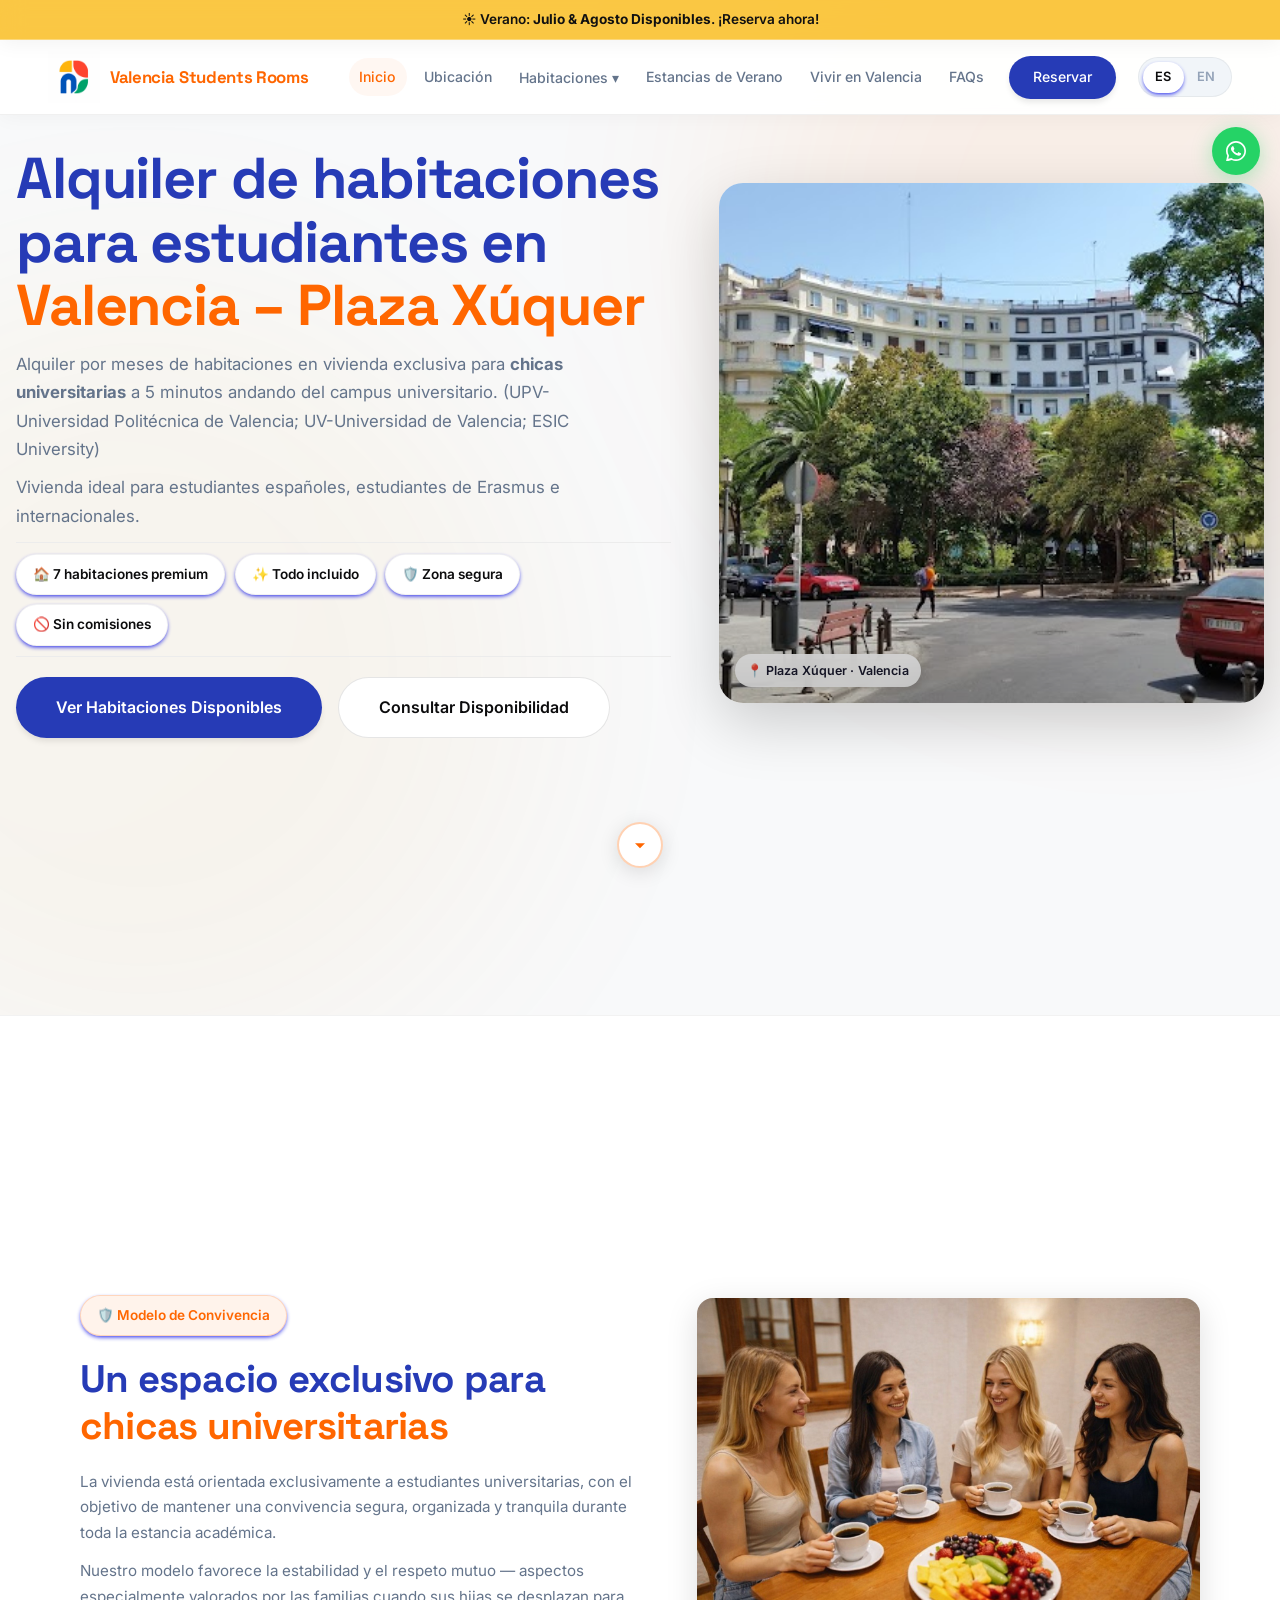
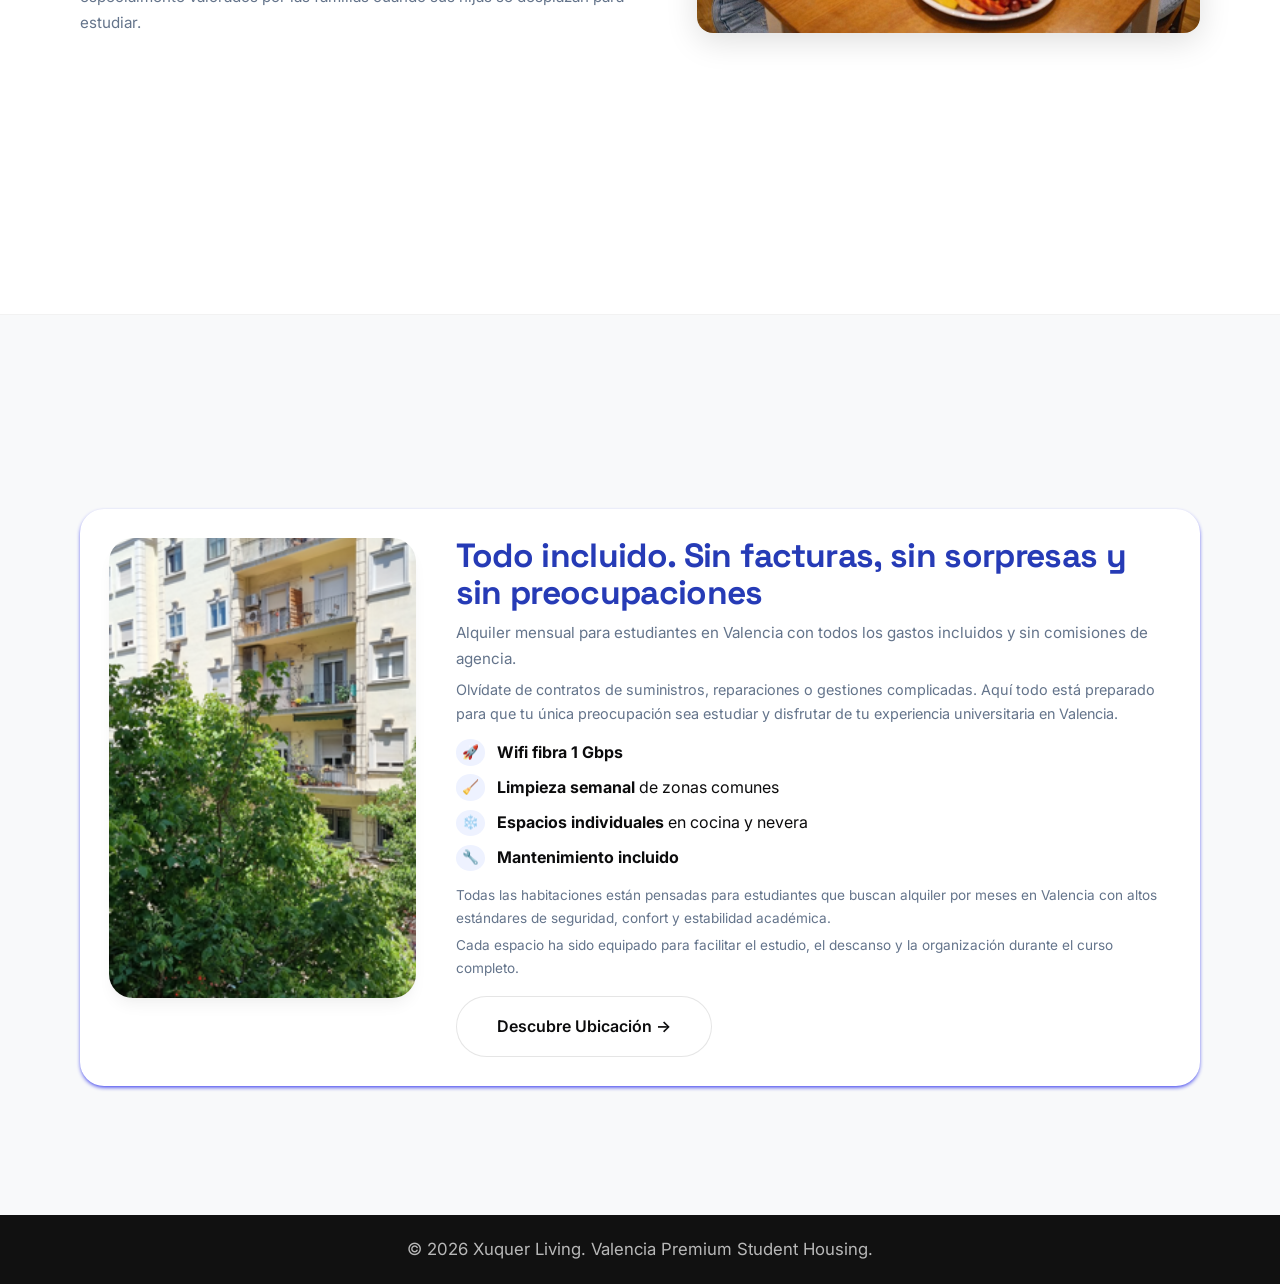
==== index.html @ 2ca17ed4 "numero" ====
<!DOCTYPE html>
<html lang="es">

<head>
    <meta charset="UTF-8">
    <meta name="viewport" content="width=device-width, initial-scale=1.0">
    <title>Alquiler Habitaciones Estudiantes Valencia | Plaza Xúquer</title>
    <meta name="description"
        content="Alquiler de habitaciones para estudiantes en Valencia – Plaza Xúquer. Vivienda exclusiva para chicas universitarias a 5 minutos del campus. Todo incluido, sin comisiones.">
    <link rel="stylesheet" href="styles.css">
    <script src="script.js" defer></script>
</head>

<body>

    <!-- Blobs Background -->
    <div class="blob blob-1"></div>
    <div class="blob blob-2"></div>

    <!-- Top Info Bar -->
    <div class="top-bar">
        <span id="top-bar-text">☀️ Verano: <strong>Julio & Agosto Disponibles</strong>. ¡Reserva ahora!</span>
    </div>

    <!-- Floating Glass Navbar -->
    <nav class="navbar">
        <div class="nav-inner">
            <a href="index.html" class="logo-link" aria-label="Valencia Students Rooms – Inicio"><img src="logo.png"
                    alt="Xuquer Living" class="logo-img"><span class="logo-text"><span
                        class="logo-text-name">Valencia</span><span class="logo-text-tagline">Students
                        Rooms</span></span></a>

            <div class="nav-links">
                <a href="index.html" class="active" id="nav-home">Inicio</a>

                <a href="ubicacion.html" id="nav-loc">Ubicación</a>
                <div class="dropdown-container">
                    <a href="habitaciones.html" id="nav-rooms">Habitaciones ▾</a>
                    <div class="dropdown-menu">
                        <a href="habitaciones.html" class="dropdown-item">🛏️ Habitaciones</a>
                        <a href="zonas-comunes.html" class="dropdown-item">🛋️ Zonas Comunes</a>
                    </div>
                </div>
                <a href="verano.html" id="nav-summer">Estancias de Verano</a>
                <a href="vivir-valencia.html" id="nav-life">Vivir en Valencia</a>
                <a href="faqs.html" id="nav-faqs">FAQs</a>
                <a href="contacto.html" class="btn btn-primary" id="nav-book">Reservar</a>

                <!-- Language Switcher -->
                <div class="lang-toggle">
                    <div class="lang-opt active" data-lang="es">ES</div>
                    <div class="lang-opt" data-lang="en">EN</div>
                </div>
            </div>

            <div class="mobile-toggle">☰</div>
        </div>
    </nav>

    <!-- Hero Section -->
    <header class="section hero" style="padding-top: 2rem; padding-bottom: 1rem;">
        <div class="container grid" style="grid-template-columns: 1.2fr 1fr; align-items: center; gap: 3rem;">

            <!-- Text Content -->
            <div>
                <h1 style="margin-bottom: 0.75rem; font-size: clamp(2.6rem, 4.5vw, 3.8rem);" id="hero-title">Alquiler de
                    habitaciones para estudiantes en <span style="color: var(--accent);">Valencia – Plaza Xúquer</span>
                </h1>
                <p style="font-size: 1.05rem; margin-bottom: 0.6rem; max-width: 560px;" id="hero-desc">
                    Alquiler por meses de habitaciones en vivienda exclusiva para <strong>chicas universitarias</strong>
                    a 5 minutos andando del campus
                    universitario. (UPV-Universidad Politécnica de Valencia; UV-Universidad de Valencia; ESIC
                    University)
                </p>
                <p style="font-size: 1.05rem; margin-bottom: 0.6rem; max-width: 560px; color: var(--text-light);">
                    Vivienda ideal para estudiantes españoles, estudiantes de Erasmus e internacionales.
                </p>

                <div
                    style="display: flex; gap: 0.6rem; flex-wrap: wrap; margin: 0.75rem 0 1.25rem; padding: 0.65rem 0; border-top: 1.5px solid #ececec; border-bottom: 1.5px solid #ececec;">
                    <div class="badge" id="hero-rooms">🏠 7 habitaciones premium</div>
                    <div class="badge" id="hero-all">✨ Todo incluido</div>
                    <div class="badge" id="hero-safe">🛡️ Zona segura</div>
                    <div class="badge" id="hero-nocomm">🚫 Sin comisiones</div>
                </div>

                <div style="display: flex; gap: 1rem; flex-wrap: wrap;">
                    <a href="habitaciones.html" class="btn btn-primary" id="btn-rooms">Ver Habitaciones Disponibles</a>
                    <a href="contacto.html" class="btn btn-secondary" id="btn-contact">Consultar Disponibilidad</a>
                </div>
            </div>

            <!-- Hero Image -->
            <div class="room-img-container hero-plaza-img" style="height: 520px;">
                <img src="plaza xuquer.png" alt="Plaza Xúquer Valencia – Alquiler habitaciones estudiantes"
                    style="width: 100%; height: 100%; object-fit: cover; object-position: center 25%;">
                <div class="hero-plaza-badge">📍 Plaza Xúquer · Valencia</div>
            </div>

        </div>
    </header>

    <!-- Convivencia Section -->
    <section class="section conv-section">
        <div class="container">
            <div class="conv-layout">
                <div class="conv-text">
                    <div class="badge conv-badge" id="conv-badge">🛡️ Modelo de Convivencia</div>
                    <h2 class="conv-heading" id="conv-heading">Un espacio exclusivo para <span>chicas
                            universitarias</span></h2>
                    <p class="conv-desc" id="conv-desc1">La vivienda está orientada exclusivamente a estudiantes
                        universitarias, con el
                        objetivo de mantener una convivencia segura, organizada y tranquila durante toda la estancia
                        académica.</p>
                    <p class="conv-desc" id="conv-desc2" style="margin-bottom:0;">Nuestro modelo favorece la estabilidad
                        y el respeto
                        mutuo — aspectos especialmente valorados por las familias cuando sus hijas se desplazan para
                        estudiar.</p>
                </div>
                <div class="conv-features">
                    <img src="foto slide 2.png.jpeg" alt="Convivencia Valencia Student Rooms">
                </div>
            </div>
        </div>
    </section>

    <!-- Todo Incluido Section -->
    <section class="section" style="padding-top: 5rem; padding-bottom: 1rem;">
        <div class="container">
            <div class="card grid"
                style="grid-template-columns: 0.6fr 1.4fr; gap: 2.5rem; align-items: flex-start; background: white; padding: 1.75rem;">
                <div class="room-img-container" id="ubicacion-img" style="aspect-ratio: 2/3; height: auto;">
                    <img src="Ubicacion.png" alt="Valencia estudiantes"
                        style="width: 100%; height: 100%; object-fit: cover;">
                </div>
                <div>
                    <h2 style="font-size: clamp(1.6rem, 3vw, 2.1rem); margin-bottom: 0.5rem;" id="teaser-title">Todo
                        incluido. Sin facturas, sin sorpresas y sin preocupaciones</h2>
                    <p style="margin-bottom: 0.4rem; font-size: 0.95rem;" id="teaser-desc">Alquiler mensual para
                        estudiantes en Valencia con todos los gastos incluidos y sin comisiones de agencia.</p>
                    <p id="teaser-extra" style="color: var(--text-light); font-size: 0.9rem; margin-bottom: 0;">Olvídate
                        de contratos de
                        suministros, reparaciones o gestiones complicadas. Aquí todo está preparado para que tu única
                        preocupación sea estudiar y disfrutar de tu experiencia universitaria en Valencia.</p>

                    <ul style="display: grid; gap: 0.5rem; margin-top: 0.75rem;">
                        <li style="display: flex; align-items: center; gap: 0.75rem;">
                            <span
                                style="background: #eef2ff; color: var(--accent); padding: 0.4rem; border-radius: 50%; font-size: 0.85rem; line-height:1;">🚀</span>
                            <span id="feat-wifi"><strong>Wifi fibra 1 Gbps</strong></span>
                        </li>
                        <li style="display: flex; align-items: center; gap: 0.75rem;">
                            <span
                                style="background: #eef2ff; color: var(--accent); padding: 0.4rem; border-radius: 50%; font-size: 0.85rem; line-height:1;">🧹</span>
                            <span id="feat-clean"><strong>Limpieza semanal</strong> de zonas comunes</span>
                        </li>
                        <li style="display: flex; align-items: center; gap: 0.75rem;">
                            <span
                                style="background: #eef2ff; color: var(--accent); padding: 0.4rem; border-radius: 50%; font-size: 0.85rem; line-height:1;">❄️</span>
                            <span id="feat-fridge"><strong>Espacios individuales</strong> en cocina y nevera</span>
                        </li>
                        <li style="display: flex; align-items: center; gap: 0.75rem;">
                            <span
                                style="background: #eef2ff; color: var(--accent); padding: 0.4rem; border-radius: 50%; font-size: 0.85rem; line-height:1;">🔧</span>
                            <span id="feat-maint"><strong>Mantenimiento incluido</strong></span>
                        </li>
                    </ul>

                    <p id="teaser-rooms-desc"
                        style="margin-top: 0.75rem; font-size: 0.85rem; color: var(--text-light); margin-bottom: 0.25rem;">
                        Todas las habitaciones están pensadas para estudiantes que buscan alquiler por meses en Valencia
                        con altos estándares de seguridad, confort y estabilidad académica.</p>
                    <p id="teaser-rooms-desc2" style="font-size: 0.85rem; color: var(--text-light); margin-bottom: 0;">
                        Cada espacio ha sido
                        equipado para facilitar el estudio, el descanso y la organización durante el curso completo.</p>

                    <a href="ubicacion.html" class="btn btn-secondary" style="margin-top: 1rem;" id="btn-loc">Descubre
                        Ubicación →</a>
                </div>
            </div>
        </div>
    </section>

    <!-- Scroll Down Arrow -->
    <div class="scroll-arrow" id="scrollArrow" onclick="scrollToNext()">
        <svg xmlns="http://www.w3.org/2000/svg" viewBox="0 0 24 24">
            <path d="M12 16l-6-6h12z" />
        </svg>
    </div>

    <style>
        html {
            scroll-behavior: smooth;
        }

        body {
            scroll-snap-type: y mandatory;
            overflow-y: scroll;
            height: 100vh;
        }

        /* Cada sección ocupa exactamente un viewport */
        header.section,
        section.section {
            scroll-snap-align: start;
            scroll-snap-stop: always;
            min-height: 100vh;
            box-sizing: border-box;
            display: flex;
            flex-direction: column;
            justify-content: center;
        }

        /* El hero arranca desde arriba en lugar de centrar */
        header.section {
            justify-content: flex-start;
            padding-top: 5rem;
        }

        header.section>.container {
            width: 100%;
        }

        #ubicacion-img:hover {
            transform: none;
        }

        /* ── Convivencia Section ───────────────────────── */
        .conv-section {
            background: white;
            border-top: 1px solid rgba(0, 0, 0, 0.05);
            border-bottom: 1px solid rgba(0, 0, 0, 0.05);
        }

        .conv-layout {
            display: grid;
            grid-template-columns: 1.1fr 1fr;
            gap: 4rem;
            align-items: center;
        }

        .conv-badge {
            margin-bottom: 1.25rem;
            font-size: 0.85rem;
            font-weight: 600;
            background: rgba(255, 102, 0, 0.08) !important;
            border: 1px solid rgba(255, 102, 0, 0.2) !important;
            color: var(--accent) !important;
        }

        .conv-heading {
            font-size: clamp(1.8rem, 3vw, 2.5rem);
            margin-bottom: 1.25rem;
            line-height: 1.2;
        }

        .conv-heading span {
            color: var(--accent);
        }

        .conv-desc {
            font-size: 0.95rem;
            line-height: 1.7;
            color: var(--text-light);
            margin-bottom: 0.75rem;
        }

        .conv-features {
            display: block;
        }

        .conv-features img {
            width: 100%;
            border-radius: 16px;
            object-fit: cover;
            display: block;
            box-shadow: 0 8px 32px rgba(0,0,0,0.13);
        }

        .conv-feat-card {
            display: flex;
            flex-direction: column;
            align-items: center;
            gap: 0.3rem;
            padding: 1.5rem 1.25rem;
            text-align: center;
            cursor: default;
        }

        .conv-feat-icon {
            font-size: 1.9rem;
            line-height: 1;
            margin-bottom: 0.4rem;
        }

        .conv-feat-card strong {
            font-family: var(--font-heading);
            font-size: 0.95rem;
            color: #263bb6;
            display: block;
        }

        .conv-feat-card>span {
            font-size: 0.8rem;
            color: var(--text-light);
            line-height: 1.4;
        }

        /* ── Hero Plaza Image ──────────────────────────────── */
        .hero-plaza-img {
            box-shadow: 0 20px 60px rgba(0, 0, 0, 0.18);
        }

        .hero-plaza-img::after {
            content: '';
            position: absolute;
            inset: 0;
            background: linear-gradient(to bottom,
                    transparent 55%,
                    rgba(0, 0, 0, 0.22) 100%);
            border-radius: inherit;
            pointer-events: none;
        }

        .hero-plaza-badge {
            position: absolute;
            bottom: 1rem;
            left: 1rem;
            background: rgba(255, 255, 255, 0.92);
            backdrop-filter: blur(8px);
            -webkit-backdrop-filter: blur(8px);
            color: #1a1a2e;
            font-size: 0.78rem;
            font-weight: 600;
            padding: 0.35rem 0.75rem;
            border-radius: 20px;
            box-shadow: 0 2px 12px rgba(0, 0, 0, 0.12);
            letter-spacing: 0.01em;
        }

        /* Scroll Down Arrow */
        .scroll-arrow {
            position: fixed;
            bottom: 2rem;
            left: 50%;
            transform: translateX(-50%);
            z-index: 1000;
            width: 46px;
            height: 46px;
            background: white;
            border: 2px solid rgba(255, 102, 0, 0.3);
            border-radius: 50%;
            display: flex;
            align-items: center;
            justify-content: center;
            cursor: pointer;
            box-shadow: 0 4px 20px rgba(0, 0, 0, 0.12);
            transition: all 0.3s ease;
            animation: bounce 2s infinite;
        }

        .scroll-arrow:hover {
            background: #FF6600;
            border-color: #FF6600;
            transform: translateX(-50%) scale(1.1);
        }

        .scroll-arrow:hover svg {
            fill: white;
        }

        .scroll-arrow svg {
            width: 20px;
            height: 20px;
            fill: #FF6600;
            transition: fill 0.2s;
        }

        @keyframes bounce {

            0%,
            20%,
            50%,
            80%,
            100% {
                transform: translateX(-50%) translateY(0);
            }

            40% {
                transform: translateX(-50%) translateY(-7px);
            }

            60% {
                transform: translateX(-50%) translateY(-3px);
            }
        }
    </style>

    <script>
        // Scroll functionality
        function scrollToNext() {
            const sections = document.querySelectorAll('.section, section');
            const scrollPosition = window.scrollY + window.innerHeight / 2;

            for (let i = 0; i < sections.length; i++) {
                const section = sections[i];
                const sectionTop = section.offsetTop;
                const sectionBottom = sectionTop + section.offsetHeight;

                if (scrollPosition >= sectionTop && scrollPosition < sectionBottom) {
                    if (i < sections.length - 1) {
                        sections[i + 1].scrollIntoView({ behavior: 'smooth' });
                    } else {
                        // Hide arrow on last section
                        document.getElementById('scrollArrow').style.display = 'none';
                    }
                    break;
                }
            }
        }

        // Hide arrow when reaching bottom
        window.addEventListener('scroll', () => {
            const scrollArrow = document.getElementById('scrollArrow');
            const scrollPosition = window.scrollY + window.innerHeight;
            const documentHeight = document.documentElement.scrollHeight;

            if (scrollPosition >= documentHeight - 100) {
                scrollArrow.style.display = 'none';
            } else {
                scrollArrow.style.display = 'flex';
            }
        });
    </script>

    <footer style="background: #111; color: white; padding: 1.25rem 0;">
        <div class="container" style="text-align: center; opacity: 0.7;">
            <p style="color: white; margin-bottom: 0;">&copy; 2026 Xuquer Living. Valencia Premium Student Housing.</p>
        </div>
    </footer>

    <a id="wa-float-btn" href="https://wa.me/34624550085" target="_blank" class="wa-float-btn">
        <svg xmlns="http://www.w3.org/2000/svg" width="20" height="20" viewBox="0 0 24 24" fill="white">
            <path
                d="M17.472 14.382c-.297-.149-1.758-.867-2.03-.967-.273-.099-.471-.148-.67.15-.197.297-.767.966-.94 1.164-.173.199-.347.223-.644.075-.297-.15-1.255-.463-2.39-1.475-.883-.788-1.48-1.761-1.653-2.059-.173-.297-.018-.458.13-.606.134-.133.298-.347.446-.52.149-.174.198-.298.298-.497.099-.198.05-.371-.025-.52-.075-.149-.669-1.612-.916-2.207-.242-.579-.487-.5-.669-.51-.173-.008-.371-.01-.57-.01-.198 0-.52.074-.792.372-.272.297-1.04 1.016-1.04 2.479 0 1.462 1.065 2.875 1.213 3.074.149.198 2.096 3.2 5.077 4.487.709.306 1.262.489 1.694.625.712.227 1.36.195 1.871.118.571-.085 1.758-.719 2.006-1.413.248-.694.248-1.289.173-1.413-.074-.124-.272-.198-.57-.347z" />
            <path
                d="M12 0C5.373 0 0 5.373 0 12c0 2.116.553 4.103 1.522 5.83L.057 23.882a.5.5 0 0 0 .61.637l6.264-1.643A11.94 11.94 0 0 0 12 24c6.627 0 12-5.373 12-12S18.627 0 12 0zm0 22a9.944 9.944 0 0 1-5.17-1.448l-.37-.22-3.828 1.004 1.018-3.717-.242-.38A9.944 9.944 0 0 1 2 12C2 6.478 6.478 2 12 2s10 4.478 10 10-4.478 10-10 10z" />
        </svg>

    </a>

</body>

</html>
---- styles.css ----
/* 
   Valencia Students Rooms - Final V5 Polished (Creative)
   Style: Ultra-Premium, Airy, Perfect Alignment, Glassmorphism
*/

@import url('https://fonts.googleapis.com/css2?family=Space+Grotesk:wght@300;400;500;700&family=Inter:wght@300;400;500;600&display=swap');

:root {
    --bg-color: #f8f9fa;
    --text-color: #0c0c0d;
    --text-light: #64748b;
    --card-bg: rgba(255, 255, 255, 0.8);

    /* Brand Colors - Valencia CF Orange */
    --accent: #FF6600;
    /* Valencia Orange */
    --accent-dark: #E65500;
    /* Deep Orange */
    --success: #10b981;
    /* Emerald */
    --warm: #f59e0b;
    /* Amber */

    /* Gradients */
    --accent-gradient: linear-gradient(135deg, #FF6600 0%, #FF8833 100%);
    --warm-gradient: linear-gradient(135deg, #fbbf24 0%, #d97706 100%);

    --radius: 24px;
    --radius-sm: 12px;

    --shadow-sm: 0 4px 6px -1px rgba(0, 0, 0, 0.02), 0 2px 4px -1px rgba(18, 22, 240, 0.932);
    --shadow-md: 0 10px 15px -3px rgba(0, 0, 0, 0.05), 0 4px 6px -2px rgba(0, 0, 0, 0.02);
    --shadow-lg: 0 20px 25px -5px rgba(0, 0, 0, 0.05), 0 10px 10px -5px rgba(0, 0, 0, 0.02);
    --shadow-hover: 0 25px 50px -12px rgba(255, 102, 0, 0.25);

    --font-heading: 'Space Grotesk', sans-serif;
    --font-body: 'Inter', sans-serif;

    --transition: all 0.3s cubic-bezier(0.4, 0, 0.2, 1);
}

* {
    box-sizing: border-box;
    margin: 0;
    padding: 0;
}

body {
    background-color: var(--bg-color);
    color: var(--text-color);
    font-family: var(--font-body);
    line-height: 1.7;
    overflow-x: hidden;
    font-size: 16px;
}

a {
    text-decoration: none;
    color: inherit;
    transition: var(--transition);
}

img {
    width: 100%;
    display: block;
    object-fit: cover;
}

ul {
    list-style: none;
}

/* --- BACKGROUND FX --- */
.blob {
    position: fixed;
    width: 800px;
    height: 800px;
    background: var(--accent-gradient);
    filter: blur(120px);
    opacity: 0.08;
    border-radius: 50%;
    z-index: -1;
    animation: blobFloat 20s infinite alternate cubic-bezier(0.4, 0, 0.2, 1);
    pointer-events: none;
}

.blob-1 {
    top: -20%;
    right: -20%;
}

.blob-2 {
    bottom: -20%;
    left: -20%;
    background: var(--warm-gradient);
    opacity: 0.05;
}

@keyframes blobFloat {
    0% {
        transform: translate(0, 0) scale(1);
    }

    100% {
        transform: translate(50px, 80px) scale(1.1);
    }
}

/* --- TYPOGRAPHY --- */
h1,
h2,
h3,
h4,
h5 {
    font-family: var(--font-heading);
    color: #263bb6;
    line-height: 1.1;
    margin-bottom: 1rem;
    letter-spacing: -0.02em;
}

h1 {
    font-size: clamp(3.5rem, 6vw, 5rem);
    font-weight: 700;
}

h2 {
    font-size: clamp(2.5rem, 5vw, 3.5rem);
    font-weight: 700;
    margin-bottom: 2rem;
}

h3 {
    font-size: 1.75rem;
    font-weight: 600;
}

p {
    color: var(--text-light);
    margin-bottom: 1.5rem;
    font-size: 1.05rem;
}

/* --- LAYOUT --- */
.container {
    width: 90%;
    max-width: 1300px;
    margin: 0 auto;
    padding: 0 1rem;
}

.section {
    padding: 4rem 0;
    position: relative;
}

.grid {
    display: grid;
    gap: 4rem;
}

/* --- COMPONENTS: HEADER & NAV --- */

/* Semi-transparent Glass Top Bar */
.top-bar {
    background: rgba(251, 191, 36, 0.85);
    /* Semi-transparent Amber */
    color: #111;
    text-align: center;
    padding: 0.5rem;
    font-size: 0.85rem;
    font-weight: 600;
    font-family: var(--font-body);
    box-shadow: 0 4px 20px rgba(0, 0, 0, 0.05);
    position: relative;
    z-index: 2001;
    backdrop-filter: blur(12px);
    -webkit-backdrop-filter: blur(12px);
    border-bottom: 1px solid rgba(255, 255, 255, 0.3);
}

.navbar {
    position: sticky;
    top: 0;
    z-index: 1000;
    padding: 0;
    pointer-events: none;
    width: 100%;
}

.nav-inner {
    pointer-events: auto;
    background: rgba(255, 255, 255, 0.95);
    backdrop-filter: blur(16px);
    -webkit-backdrop-filter: blur(16px);
    border: none;
    border-bottom: 1px solid rgba(0, 0, 0, 0.06);
    box-shadow: 0 2px 20px rgba(0, 0, 0, 0.04);
    border-radius: 0;
    padding: 0.7rem 3rem;
    display: flex;
    justify-content: space-between;
    align-items: center;
    max-width: 100%;
    margin: 0;
}

/* --- LOGO --- */
.logo-link {
    display: flex;
    align-items: center;
    gap: 10px;
    text-decoration: none;
    flex-shrink: 0;
}

.logo-img {
    height: 52px;
    width: auto;
    display: block;
}

.logo-text {
    display: flex;
    flex-direction: row;
    align-items: center;
    gap: 0.3em;
    line-height: 1.1;
}

.logo-text-name {
    font-family: var(--font-heading);
    font-weight: 700;
    font-size: 1.05rem;
    color: var(--accent);
    letter-spacing: -0.02em;
}

.logo-text-tagline {
    font-family: var(--font-heading);
    font-weight: 700;
    font-size: 1.05rem;
    color: var(--accent);
    letter-spacing: -0.02em;
    text-transform: none;
}

.nav-links {
    display: flex;
    gap: 0.4rem;
    align-items: center;
}

.nav-links a {
    font-size: 0.88rem;
    font-weight: 500;
    color: var(--text-light);
    padding: 0.45rem 0.65rem;
    border-radius: 50px;
    transition: all 0.2s ease;
    white-space: nowrap;
}

.nav-links a:hover,
.nav-links a.active {
    color: var(--accent);
    background: rgba(255, 102, 0, 0.05);
}

.nav-links .btn {
    padding: 0.6rem 1.5rem;
    color: white;
    margin-left: 0.5rem;
}

/* --- LANGUAGE TOGGLE --- */
.lang-toggle {
    display: flex;
    align-items: center;
    background: #f1f5f9;
    padding: 0.2rem;
    border-radius: 50px;
    cursor: pointer;
    margin-left: 1rem;
    border: 1px solid rgba(0, 0, 0, 0.05);
}

.lang-opt {
    padding: 0.3rem 0.8rem;
    border-radius: 50px;
    font-size: 0.8rem;
    font-weight: 600;
    color: #94a3b8;
    transition: var(--transition);
}

.lang-opt.active {
    background: white;
    color: var(--text-color);
    box-shadow: var(--shadow-sm);
}

/* --- DROPDOWNS --- */
.dropdown-container {
    position: relative;
}

.dropdown-menu {
    position: absolute;
    top: 100%;
    left: 0;
    transform: translateY(10px);
    background: white;
    min-width: 220px;
    border-radius: 16px;
    box-shadow: 0 20px 40px -5px rgba(0, 0, 0, 0.1);
    padding: 0.5rem;
    opacity: 0;
    visibility: hidden;
    transition: all 0.2s ease;
    border: 1px solid rgba(0, 0, 0, 0.05);
}

.dropdown-container:hover .dropdown-menu {
    opacity: 1;
    visibility: visible;
    transform: translateY(0);
}

.dropdown-item {
    display: block;
    padding: 0.8rem 1rem;
    color: var(--text-color);
    border-radius: 10px;
    width: 100%;
    text-align: left;
}

.dropdown-item:hover {
    background: #f8fafc;
    color: var(--accent);
}

/* --- BUTTONS --- */
.btn {
    display: inline-flex;
    align-items: center;
    justify-content: center;
    padding: 1rem 2.5rem;
    border-radius: 100px;
    font-weight: 600;
    font-size: 1rem;
    cursor: pointer;
    transition: var(--transition);
    border: none;
    font-family: var(--font-display);
}

.btn-primary {
    background: #263bb6;
    color: white !important;
    box-shadow: 0 4px 6px -1px rgba(0, 0, 0, 0.1);
}

.btn-primary:hover {
    background: var(--accent);
    transform: translateY(-2px);
    box-shadow: 0 10px 20px -5px rgba(255, 102, 0, 0.4);
}

.btn-secondary {
    background: white;
    color: var(--text-color);
    border: 1px solid rgba(0, 0, 0, 0.1);
}

.btn-secondary:hover {
    border-color: var(--accent);
    color: var(--accent);
    transform: translateY(-2px);
}

/* --- HERO & CARDS --- */
.hero {
    padding-top: 1rem;
    min-height: auto;
    display: flex;
    align-items: center;
}

.card {
    background: rgba(255, 255, 255, 0.7);
    backdrop-filter: blur(10px);
    border: 1px solid rgba(255, 255, 255, 0.8);
    border-radius: var(--radius);
    padding: 3rem;
    box-shadow: var(--shadow-sm);
    transition: var(--transition);
}

.card:hover {
    transform: translateY(-5px);
    background: rgba(255, 255, 255, 0.95);
    box-shadow: var(--shadow-lg);
    border-color: white;
}

.room-img-container {
    border-radius: var(--radius);
    overflow: hidden;
    position: relative;
    box-shadow: var(--shadow-md);
    transition: var(--transition);
}

.room-img-container:hover {
    transform: scale(1.02);
}

.tag-overlay {
    position: absolute;
    top: 1.5rem;
    left: 1.5rem;
    background: rgba(255, 255, 255, 0.95);
    backdrop-filter: blur(4px);
    padding: 0.6rem 1.2rem;
    border-radius: 100px;
    font-weight: 700;
    font-size: 0.8rem;
    color: var(--accent);
    box-shadow: 0 4px 12px rgba(0, 0, 0, 0.1);
    z-index: 10;
}

/* --- BADGES --- */
.badge {
    display: inline-flex;
    align-items: center;
    padding: 0.5rem 1rem;
    background: white;
    border: 1px solid rgba(0, 0, 0, 0.05);
    border-radius: 50px;
    font-size: 0.85rem;
    font-weight: 600;
    color: var(--text-color);
    box-shadow: var(--shadow-sm);
    gap: 0.5rem;
}

/* --- FORM & INPUTS --- */
input,
select,
textarea {
    width: 100%;
    padding: 1.2rem;
    background: white;
    border: 1px solid #e2e8f0;
    border-radius: 12px;
    font-family: inherit;
    font-size: 1rem;
    transition: var(--transition);
    color: var(--text-color);
}

input:focus,
select:focus,
textarea:focus {
    outline: none;
    border-color: var(--accent);
    box-shadow: 0 0 0 4px rgba(255, 102, 0, 0.1);
}

label {
    font-weight: 600;
    margin-bottom: 0.5rem;
    display: block;
    font-size: 0.9rem;
}

.form-grid {
    display: grid;
    grid-template-columns: 1fr 1fr;
    gap: 1.5rem;
    margin-bottom: 1.5rem;
}

/* --- FAQ --- */
.faq-item {
    background: white;
    margin-bottom: 1rem;
    border-radius: 16px;
    padding: 1.5rem;
    cursor: pointer;
    border: 1px solid transparent;
    transition: var(--transition);
}

.faq-item:hover {
    border-color: var(--accent);
    transform: translateX(5px);
}

.faq-question {
    display: flex;
    justify-content: space-between;
    font-weight: 600;
    font-size: 1.1rem;
}

.faq-answer {
    max-height: 0;
    overflow: hidden;
    transition: all 0.4s ease;
    opacity: 0;
}

.faq-item.active .faq-answer {
    max-height: 200px;
    margin-top: 1rem;
    opacity: 1;
    color: var(--text-light);
}

/* --- BENTO GRID SYSTEM --- */
.bento-grid {
    display: grid;
    grid-template-columns: repeat(3, 1fr);
    gap: 2rem;
}

.span-2 {
    grid-column: span 2;
}

.span-3 {
    grid-column: span 3;
}

/* --- RESPONSIVE --- */
.mobile-toggle {
    display: none;
    font-size: 1.5rem;
    cursor: pointer;
}

@media (max-width: 1024px) {
    .nav-inner {
        width: 100%;
        padding: 0.8rem 1rem;
        border-radius: 0;
    }

    .nav-links {
        display: none;
        position: absolute;
        top: 100%;
        left: 0;
        width: 100%;
        background: white;
        padding: 2rem;
        border-radius: 20px;
        box-shadow: var(--shadow-lg);
        flex-direction: column;
        align-items: flex-start;
        margin-top: 1rem;
    }

    .nav-links.active {
        display: flex;
    }

    /* Dropdown: oculto por defecto en mobile, se abre con clase .open */
    .dropdown-container {
        width: 100%;
    }

    .dropdown-menu {
        position: static;
        transform: none;
        box-shadow: none;
        border: 1px solid #eee;
        border-radius: 10px;
        opacity: 1;
        visibility: visible;
        display: none;
        margin: 0.4rem 0 0.4rem 0;
        width: 100%;
        min-width: unset;
    }

    .dropdown-container.open .dropdown-menu {
        display: block;
    }

    /* Indicador visual de que el link tiene sub-menú */
    .dropdown-container > a {
        cursor: pointer;
        width: 100%;
    }

    .mobile-toggle {
        display: block;
    }

    .grid {
        grid-template-columns: 1fr !important;
    }

    .form-grid {
        grid-template-columns: 1fr;
    }

    .bento-grid {
        grid-template-columns: 1fr;
    }

    h1 {
        font-size: 3rem;
    }

    .blob {
        display: none;
    }

    .hero {
        padding-top: 2rem;
        text-align: center;
        justify-content: center;
    }

    .hero .grid {
        gap: 3rem;
    }

    .nav-links .btn {
        width: 100%;
        margin: 0;
        text-align: center;
    }

    .nav-links a.btn-primary,
    .nav-links a.btn-primary.active {
        background: #263bb6 !important;
        color: white !important;
        border-radius: 100px;
        padding: 0.75rem 1.5rem;
    }

    .nav-links a.btn-primary:hover,
    .nav-links a.btn-primary.active:hover {
        background: var(--accent) !important;
    }
}

/* ══════════════════════════════════════════════════════════════
   MOBILE — diseño optimizado para pantallas ≤ 767px
   ══════════════════════════════════════════════════════════════ */
@media (max-width: 767px) {

    /* ── Tipografía ─────────────────────────────────────────── */
    h1 {
        font-size: 2rem !important;
        line-height: 1.2;
        letter-spacing: -0.01em;
    }

    h2 {
        font-size: 1.65rem;
        line-height: 1.25;
        margin-bottom: 1rem;
    }

    h3 {
        font-size: 1.2rem;
        line-height: 1.3;
    }

    p {
        font-size: 1rem;
        line-height: 1.7;
        margin-bottom: 1.1rem;
    }

    /* ── Layout general ─────────────────────────────────────── */
    .section {
        padding: 2.5rem 0;
    }

    .container {
        width: 95%;
        padding: 0 0.75rem;
    }

    .grid {
        gap: 1.5rem !important;
    }

    /* ── Tarjetas ───────────────────────────────────────────── */
    .card {
        padding: 1.25rem !important;
        border-radius: 16px;
    }

    /* ── Top bar ────────────────────────────────────────────── */
    .top-bar {
        font-size: 0.78rem;
        padding: 0.4rem 0.5rem;
        line-height: 1.4;
    }

    /* ── Botones ────────────────────────────────────────────── */
    .btn {
        padding: 0.85rem 1.6rem;
        font-size: 0.92rem;
    }

    /* ── Hero (index.html) ──────────────────────────────────── */
    .hero {
        min-height: auto;
        padding: 1.5rem 0 2.5rem;
    }

    /* Imagen del hero: altura contenida, sin rotación, imagen primero */
    .hero .room-img-container {
        height: 260px !important;
        transform: none !important;
        border-radius: 16px;
        order: -1;
    }

    /* Ocultar la tarjeta flotante superpuesta dentro de la imagen del hero */
    .hero .room-img-container > div {
        display: none !important;
    }

    /* Badges de características */
    .badge {
        font-size: 0.78rem;
        padding: 0.35rem 0.65rem;
    }

    /* ── Imágenes en secciones ─────────────────────────────── */
    .room-img-container {
        height: 230px !important;
    }

    .room-img-container img {
        height: 100%;
        object-fit: cover;
    }

    /* ── Bento grid ─────────────────────────────────────────── */
    .bento-grid {
        gap: 0.9rem;
    }

    /* ── Formulario ─────────────────────────────────────────── */
    input,
    select,
    textarea {
        padding: 0.95rem 1rem;
        font-size: 0.95rem;
    }

    .form-grid {
        gap: 1rem;
    }

    /* ── Tag overlay en imágenes ────────────────────────────── */
    .tag-overlay {
        top: 0.75rem;
        left: 0.75rem;
        padding: 0.4rem 0.85rem;
        font-size: 0.75rem;
    }
}

/* ===== Botón flotante WhatsApp ===== */
.wa-float-btn {
    position: fixed;
    top: 90px;
    right: 20px;
    z-index: 1500;
    display: flex;
    align-items: center;
    justify-content: center;
    width: 48px;
    height: 48px;
    background: #25D366;
    border-radius: 50%;
    text-decoration: none;
    box-shadow: 0 4px 20px rgba(37, 211, 102, 0.35);
    transition: top 0.3s ease, opacity 0.3s ease;
}
.wa-float-btn:hover {
    background: #1ebe5d;
    box-shadow: 0 6px 30px rgba(37, 211, 102, 0.5);
}

/* ===== Bootstrap accordion theme overrides ===== */
.accordion-item {
    background: white;
    border: 1px solid #e2e8f0;
    border-radius: var(--radius-sm) !important;
    margin-bottom: 0.75rem;
    overflow: hidden;
}
.accordion-button {
    font-family: var(--font-heading);
    font-weight: 600;
    font-size: 1.05rem;
    color: #263bb6;
    background: white;
}
.accordion-button:not(.collapsed) {
    background: rgba(255,102,0,0.06);
    color: var(--accent);
    box-shadow: none;
}
.accordion-button:focus { box-shadow: 0 0 0 3px rgba(255,102,0,0.2); }
.accordion-body p { color: #555; font-size: 0.95rem; line-height: 1.7; margin-bottom: 0.5rem; }
.accordion-body p:last-child { margin-bottom: 0; }
.faq-section-header { padding: 1.5rem 0 0.5rem; }
.faq-section-header h3 {
    color: var(--accent);
    font-size: 1.4rem;
    padding-bottom: 0.5rem;
    border-bottom: 2px solid rgba(255,102,0,0.2);
}
/* ── Vivir en Valencia hero ── */
.vivir-hero {
    position: relative;
    width: 100%;
    height: 100vh;
    background: url('fondo vivir en valencia 2.webp') center center / cover no-repeat;
    margin-top: 0;
}
.vivir-hero-overlay {
    position: absolute;
    inset: 0;
    background: rgba(0, 0, 0, 0.45);
    display: flex;
    align-items: center;
    justify-content: center;
}
.vivir-hero-overlay h1 {
    color: var(--accent);
    font-size: clamp(3.2rem, 8vw, 6rem);
    text-align: center;
    text-shadow: 0 2px 16px rgba(0,0,0,0.6);
    margin: 0 0 22vh;
    padding: 0 1rem;
}
@media (max-width: 1024px) {
    .vivir-hero { height: 100svh; }
}

/* ══════════════════════════════════════════════════════════════
   MOBILE ENHANCED — fixes visuales para ≤ 767px
   Solo afecta móvil. Escritorio no cambia.
   ══════════════════════════════════════════════════════════════ */
@media (max-width: 767px) {

    /* ── 1. Scroll snap y overflow: deshabilitar en móvil ── */
    html,
    body {
        scroll-snap-type: none !important;
        height: auto !important;
        overflow-y: auto !important;
        overflow-x: hidden !important;
    }

    /* ── 2. Secciones con min-height/height 100vh forzados ── */
    header.section,
    section.section,
    main.section {
        scroll-snap-align: none !important;
        scroll-snap-stop: normal !important;
        min-height: auto !important;
        height: auto !important;
    }

    header.section {
        padding-top: 2rem !important;
    }

    /* ── 3. Index: convivencia layout 2 columnas ─────────── */
    .conv-layout {
        grid-template-columns: 1fr !important;
        gap: 2rem !important;
    }

    .conv-feat-card {
        padding: 1rem 0.85rem !important;
    }

    /* ── 4. Habitaciones: room-sections con height fija ───── */
    .room-section {
        height: auto !important;
        min-height: auto !important;
        scroll-snap-align: none !important;
        scroll-snap-stop: normal !important;
        padding: 5rem 0 2rem !important;
        display: block !important;
    }

    .room-section > .container {
        height: auto !important;
    }

    .room-section .grid {
        height: auto !important;
    }

    .room-section .grid > div {
        height: auto !important;
        min-height: auto !important;
    }

    .room-section .card {
        overflow-y: visible !important;
    }

    /* Mosaico de fotos: altura compacta en móvil */
    .room-mosaic {
        height: 230px !important;
    }

    /* Botón de reserva dentro de tarjeta de precio */
    .room-price-card {
        flex-wrap: wrap !important;
        gap: 0.75rem !important;
    }

    .room-price-card .btn {
        margin-left: 0 !important;
        width: 100% !important;
        margin-top: 0.25rem !important;
    }

    /* ── 5. Ubicación: overflow hidden en body + loc-grid ─── */
    .loc-main {
        padding: 1rem !important;
        flex: none !important;
        overflow-y: auto !important;
    }

    .loc-grid {
        grid-template-columns: 1fr !important;
        height: auto !important;
        gap: 1.5rem !important;
    }

    .loc-map-wrap {
        height: 260px !important;
        min-height: 220px !important;
    }

    .loc-info {
        overflow-y: visible !important;
        padding-bottom: 2rem !important;
    }

    /* ── 7. Contacto: subtítulo con font-size 1.8rem inline ─ */
    #contact-subtitle {
        font-size: 1rem !important;
        letter-spacing: 0.025em !important;
        line-height: 1.5 !important;
        margin-top: 0.5rem !important;
    }

    /* ── 8. Scroll arrow: subir para no tapar WhatsApp ──────── */
    .scroll-arrow {
        bottom: 5rem !important;
    }

    /* ── 9. Vivir en Valencia hero ───────────────────────────── */
    .vivir-hero {
        height: 100svh !important;
    }
}
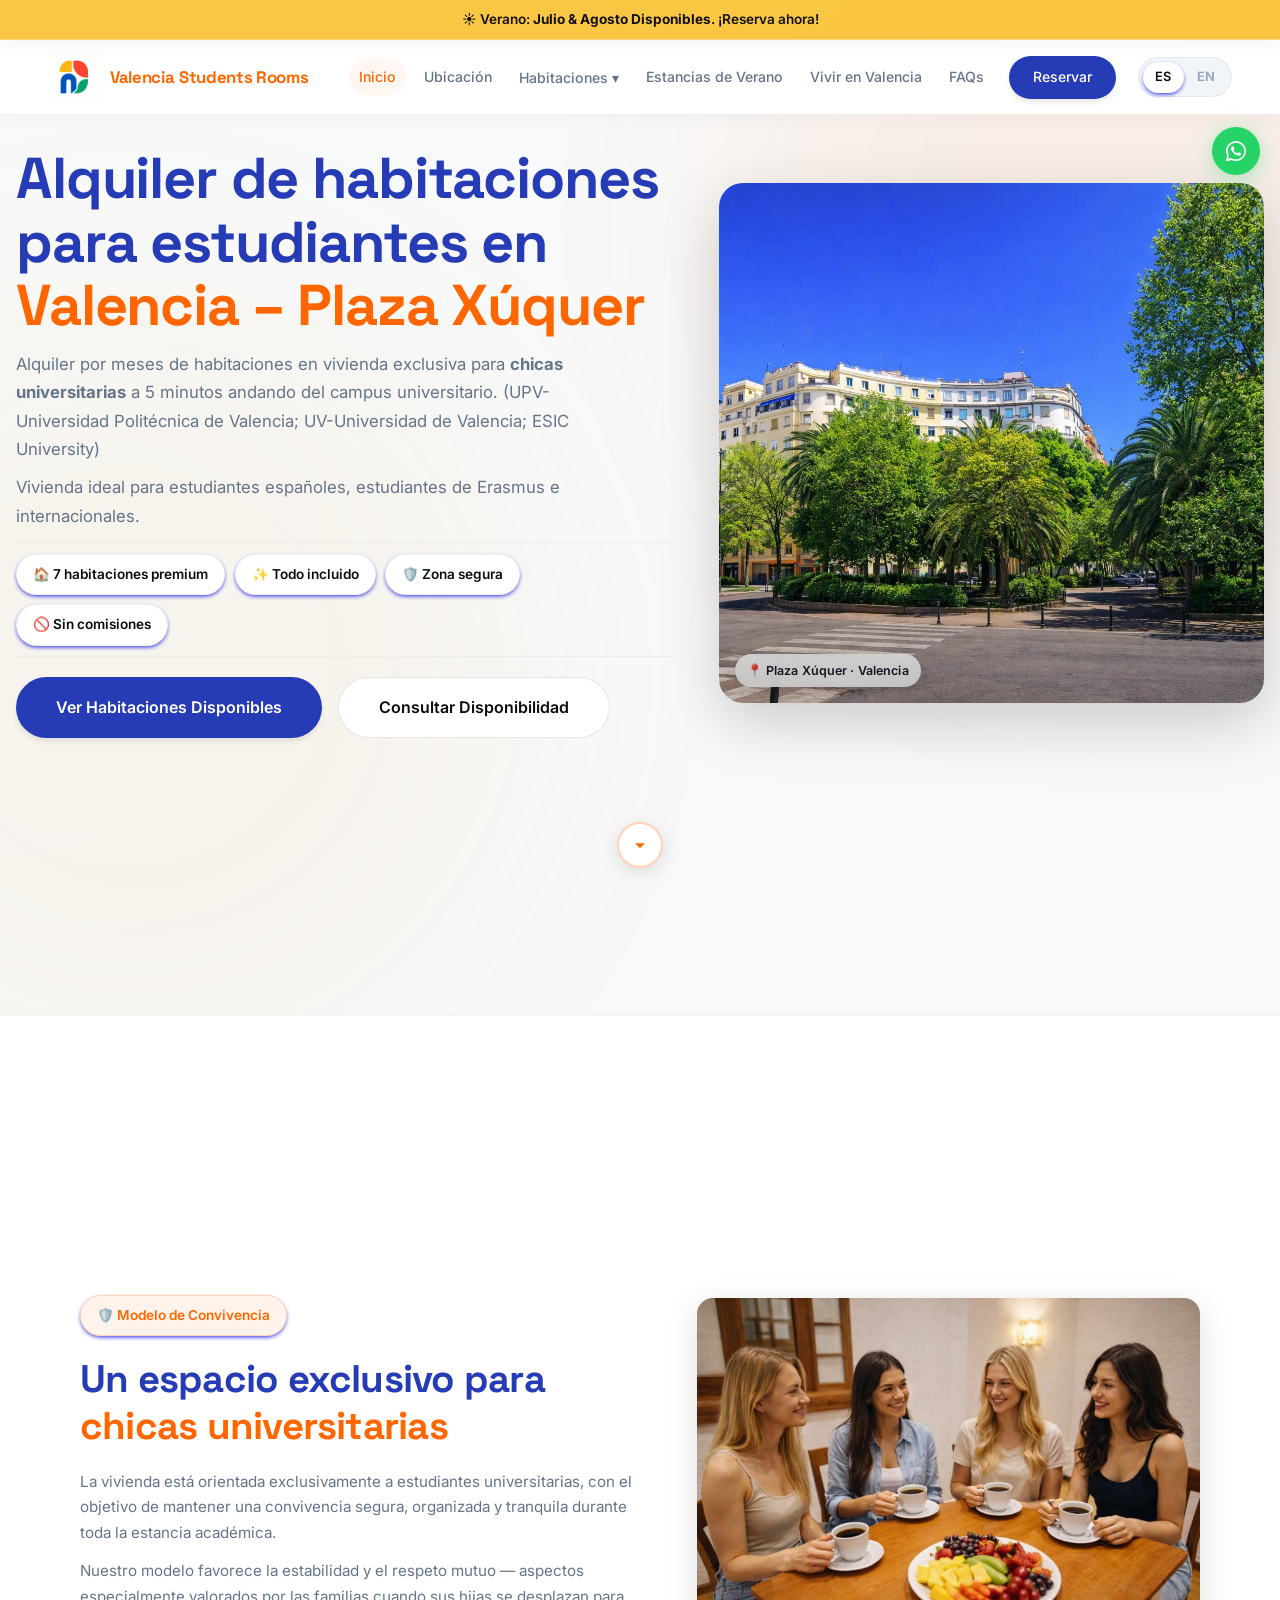
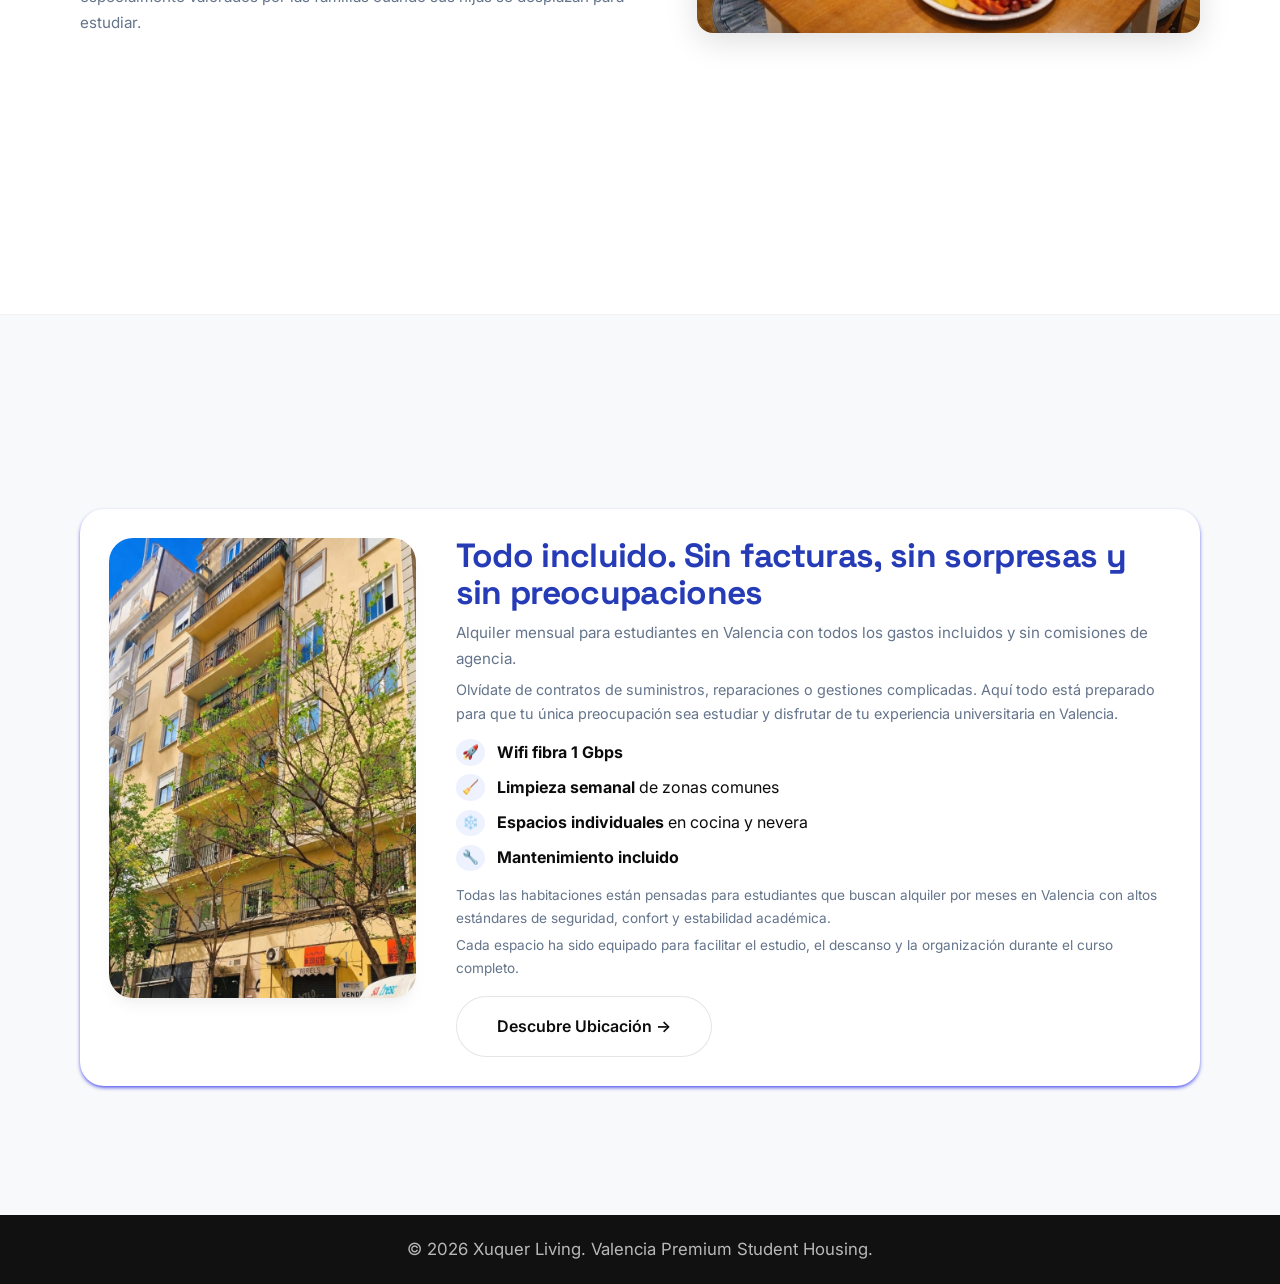
==== commit f27b0558: "fotos" ====
--- a/index.html
+++ b/index.html
@@ -92,7 +92,7 @@
 
             <!-- Hero Image -->
             <div class="room-img-container hero-plaza-img" style="height: 520px;">
-                <img src="plaza xuquer.png" alt="Plaza Xúquer Valencia – Alquiler habitaciones estudiantes"
+                <img src="foto plaza xuquer bien.png" alt="Plaza Xúquer Valencia – Alquiler habitaciones estudiantes"
                     style="width: 100%; height: 100%; object-fit: cover; object-position: center 25%;">
                 <div class="hero-plaza-badge">📍 Plaza Xúquer · Valencia</div>
             </div>
@@ -130,10 +130,11 @@
             <div class="card grid"
                 style="grid-template-columns: 0.6fr 1.4fr; gap: 2.5rem; align-items: flex-start; background: white; padding: 1.75rem;">
                 <div class="room-img-container" id="ubicacion-img" style="aspect-ratio: 2/3; height: auto;">
-                    <img src="Ubicacion.png" alt="Valencia estudiantes"
+                    <img src="fachada gorgos vertical.png" alt="Valencia estudiantes"
                         style="width: 100%; height: 100%; object-fit: cover;">
                 </div>
                 <div>
+                    <img src="fachada gorgos horizontal.png" alt="Fachada Valencia Students Rooms" class="mobile-fachada-h">
                     <h2 style="font-size: clamp(1.6rem, 3vw, 2.1rem); margin-bottom: 0.5rem;" id="teaser-title">Todo
                         incluido. Sin facturas, sin sorpresas y sin preocupaciones</h2>
                     <p style="margin-bottom: 0.4rem; font-size: 0.95rem;" id="teaser-desc">Alquiler mensual para
@@ -306,6 +307,11 @@
             line-height: 1.4;
         }
 
+        /* ── Fachada horizontal (solo móvil) ─────────────────── */
+        .mobile-fachada-h {
+            display: none;
+        }
+
         /* ── Hero Plaza Image ──────────────────────────────── */
         .hero-plaza-img {
             box-shadow: 0 20px 60px rgba(0, 0, 0, 0.18);
@@ -394,6 +400,25 @@
                 transform: translateX(-50%) translateY(-3px);
             }
         }
+
+        @media (max-width: 1024px) {
+            /* Oculta la imagen vertical en la tercera slide */
+            #ubicacion-img {
+                display: none;
+            }
+
+            /* Muestra la foto horizontal encima del texto */
+            .mobile-fachada-h {
+                display: block;
+                width: 100%;
+                height: 220px;
+                object-fit: cover;
+                object-position: center;
+                border-radius: 16px;
+                margin-bottom: 1.25rem;
+                box-shadow: 0 6px 24px rgba(0,0,0,0.12);
+            }
+        }
     </style>
 
     <script>
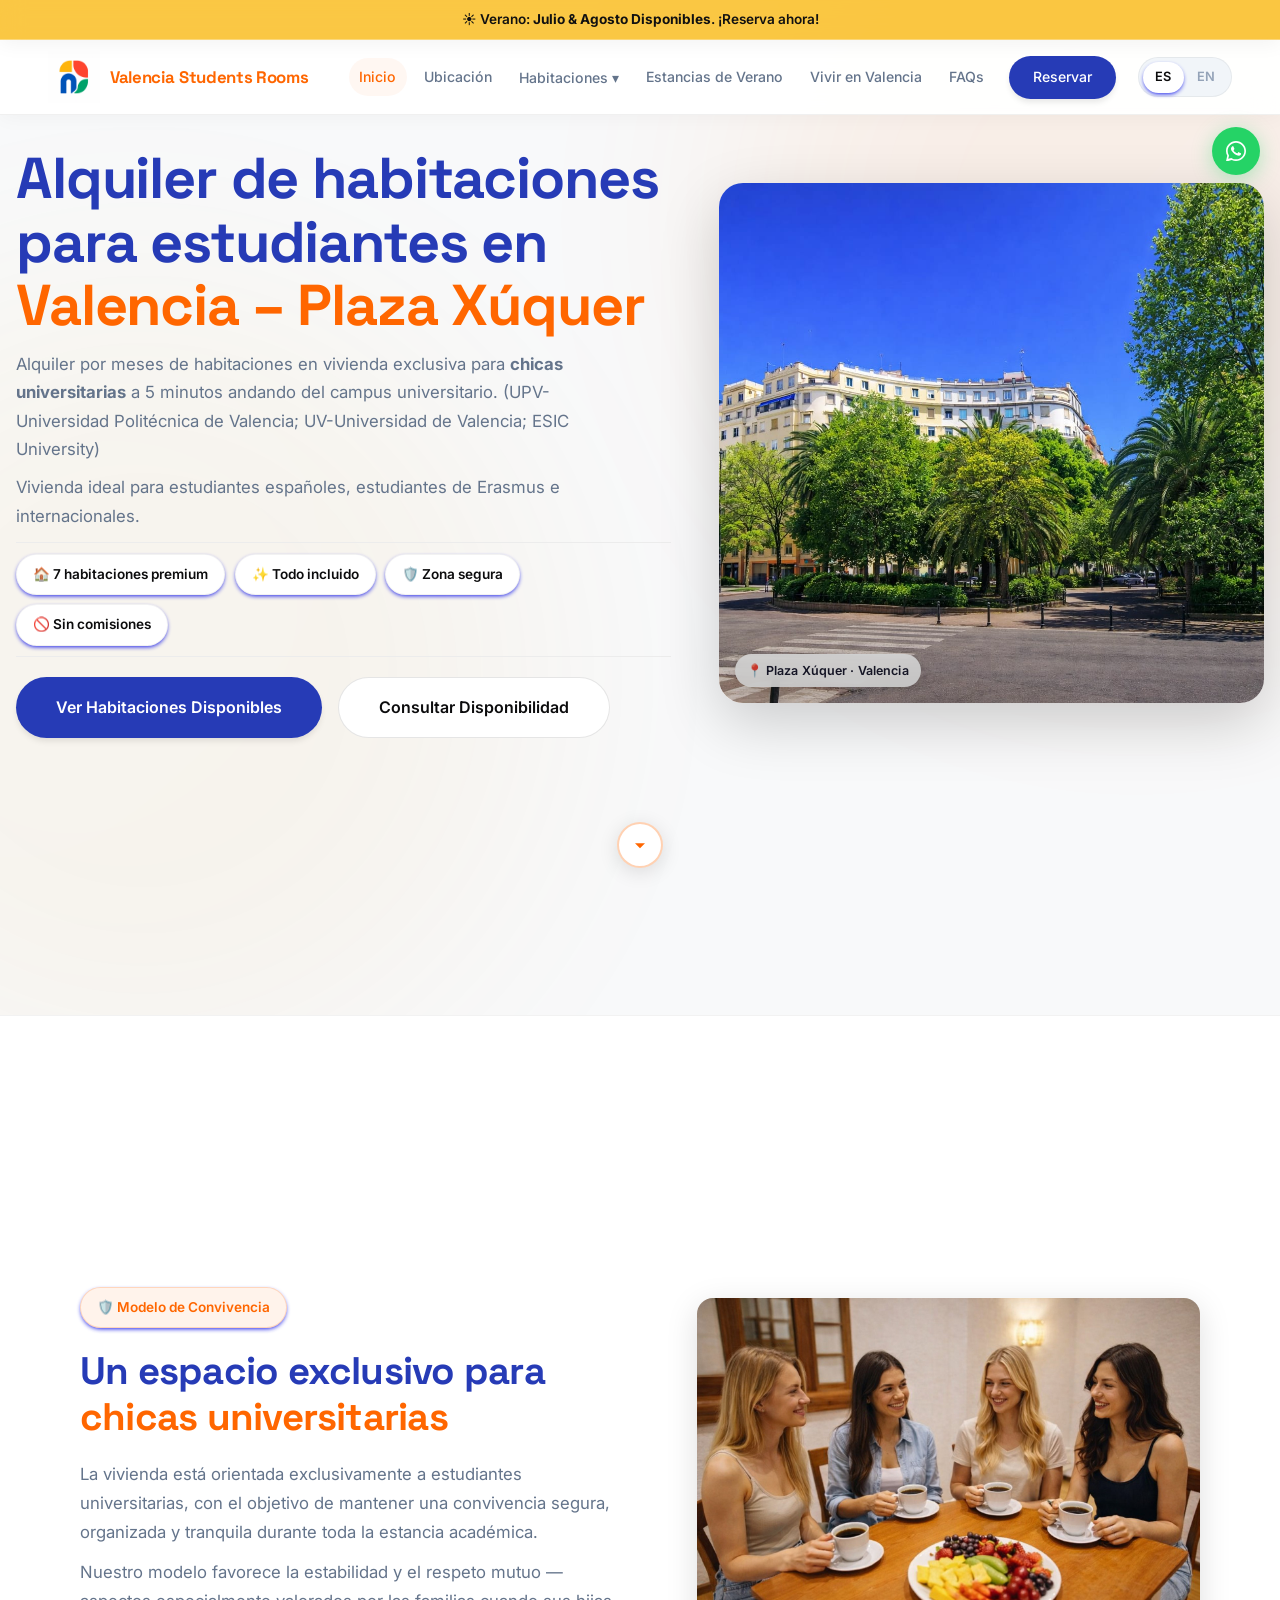
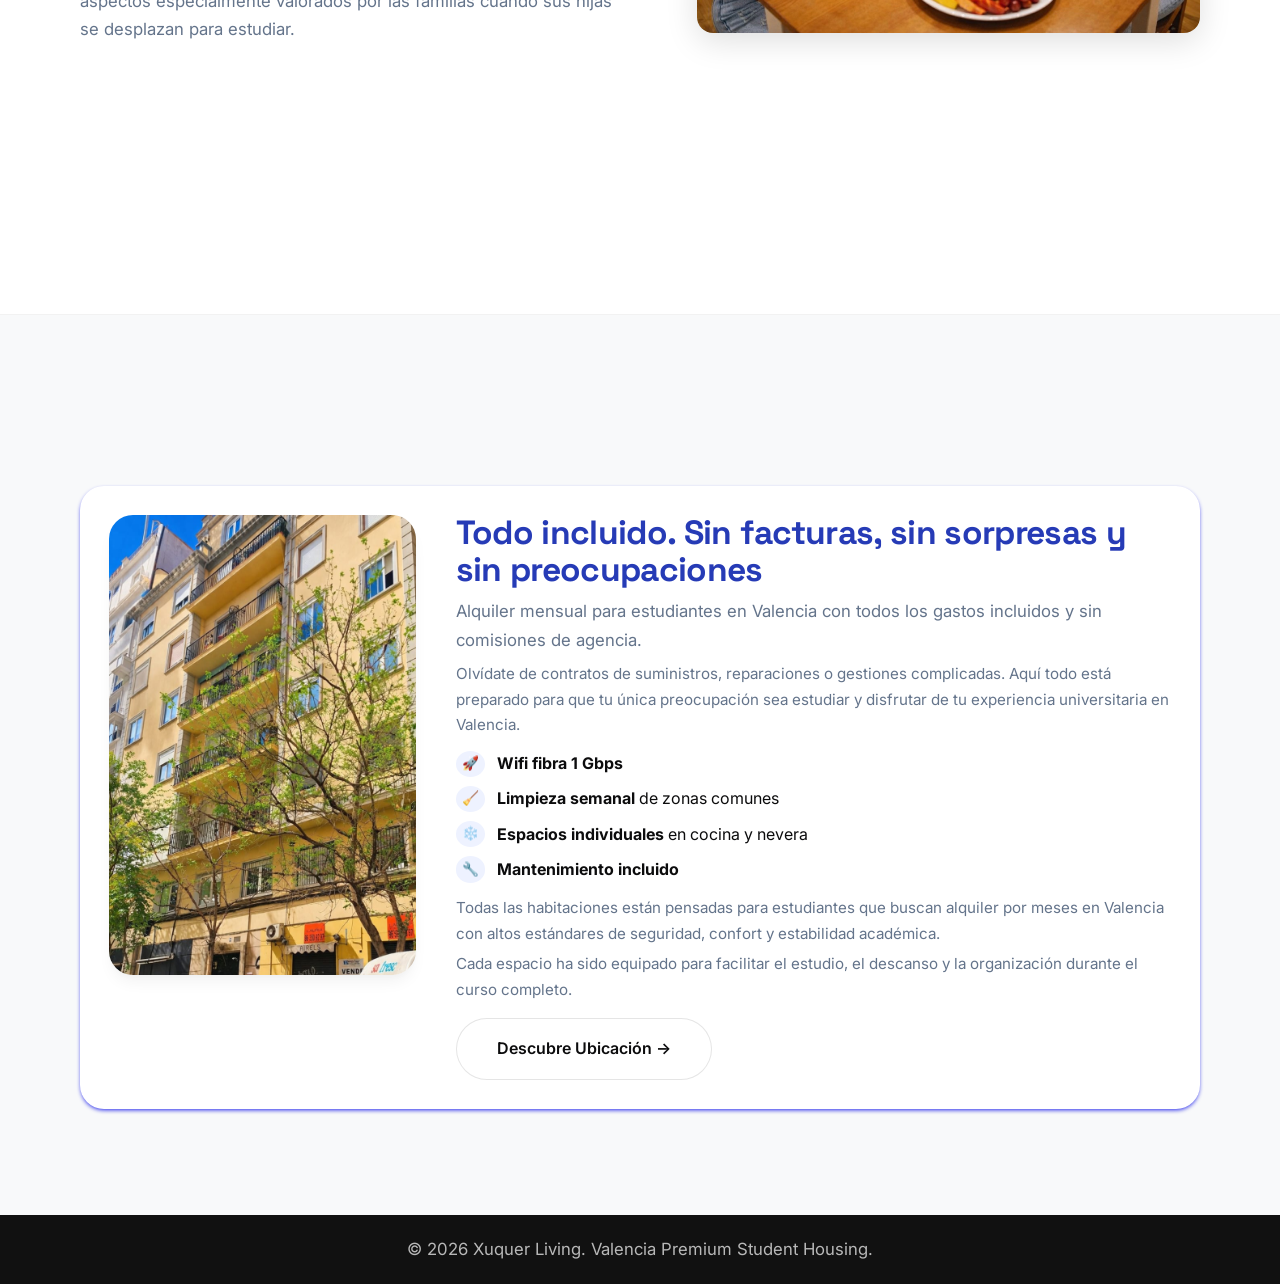
==== commit 392922ba: "fuentes" ====
--- a/index.html
+++ b/index.html
@@ -72,7 +72,7 @@
                     universitario. (UPV-Universidad Politécnica de Valencia; UV-Universidad de Valencia; ESIC
                     University)
                 </p>
-                <p style="font-size: 1.05rem; margin-bottom: 0.6rem; max-width: 560px; color: var(--text-light);">
+                <p style="font-size: 1.05rem; margin-bottom: 0.6rem; max-width: 560px; color: var(--text-light);" data-tr="heroStudentTypes">
                     Vivienda ideal para estudiantes españoles, estudiantes de Erasmus e internacionales.
                 </p>
 
@@ -137,9 +137,9 @@
                     <img src="fachada gorgos horizontal.png" alt="Fachada Valencia Students Rooms" class="mobile-fachada-h">
                     <h2 style="font-size: clamp(1.6rem, 3vw, 2.1rem); margin-bottom: 0.5rem;" id="teaser-title">Todo
                         incluido. Sin facturas, sin sorpresas y sin preocupaciones</h2>
-                    <p style="margin-bottom: 0.4rem; font-size: 0.95rem;" id="teaser-desc">Alquiler mensual para
+                    <p style="margin-bottom: 0.4rem; font-size: 1.05rem;" id="teaser-desc">Alquiler mensual para
                         estudiantes en Valencia con todos los gastos incluidos y sin comisiones de agencia.</p>
-                    <p id="teaser-extra" style="color: var(--text-light); font-size: 0.9rem; margin-bottom: 0;">Olvídate
+                    <p id="teaser-extra" style="color: var(--text-light); font-size: 0.95rem; margin-bottom: 0;">Olvídate
                         de contratos de
                         suministros, reparaciones o gestiones complicadas. Aquí todo está preparado para que tu única
                         preocupación sea estudiar y disfrutar de tu experiencia universitaria en Valencia.</p>
@@ -168,10 +168,10 @@
                     </ul>
 
                     <p id="teaser-rooms-desc"
-                        style="margin-top: 0.75rem; font-size: 0.85rem; color: var(--text-light); margin-bottom: 0.25rem;">
+                        style="margin-top: 0.75rem; font-size: 0.95rem; color: var(--text-light); margin-bottom: 0.25rem;">
                         Todas las habitaciones están pensadas para estudiantes que buscan alquiler por meses en Valencia
                         con altos estándares de seguridad, confort y estabilidad académica.</p>
-                    <p id="teaser-rooms-desc2" style="font-size: 0.85rem; color: var(--text-light); margin-bottom: 0;">
+                    <p id="teaser-rooms-desc2" style="font-size: 0.95rem; color: var(--text-light); margin-bottom: 0;">
                         Cada espacio ha sido
                         equipado para facilitar el estudio, el descanso y la organización durante el curso completo.</p>
 
@@ -260,7 +260,7 @@
         }
 
         .conv-desc {
-            font-size: 0.95rem;
+            font-size: 1.05rem;
             line-height: 1.7;
             color: var(--text-light);
             margin-bottom: 0.75rem;
--- a/styles.css
+++ b/styles.css
@@ -818,7 +818,7 @@
     box-shadow: none;
 }
 .accordion-button:focus { box-shadow: 0 0 0 3px rgba(255,102,0,0.2); }
-.accordion-body p { color: #555; font-size: 0.95rem; line-height: 1.7; margin-bottom: 0.5rem; }
+.accordion-body p { color: #555; font-size: 1.05rem; line-height: 1.7; margin-bottom: 0.5rem; }
 .accordion-body p:last-child { margin-bottom: 0; }
 .faq-section-header { padding: 1.5rem 0 0.5rem; }
 .faq-section-header h3 {
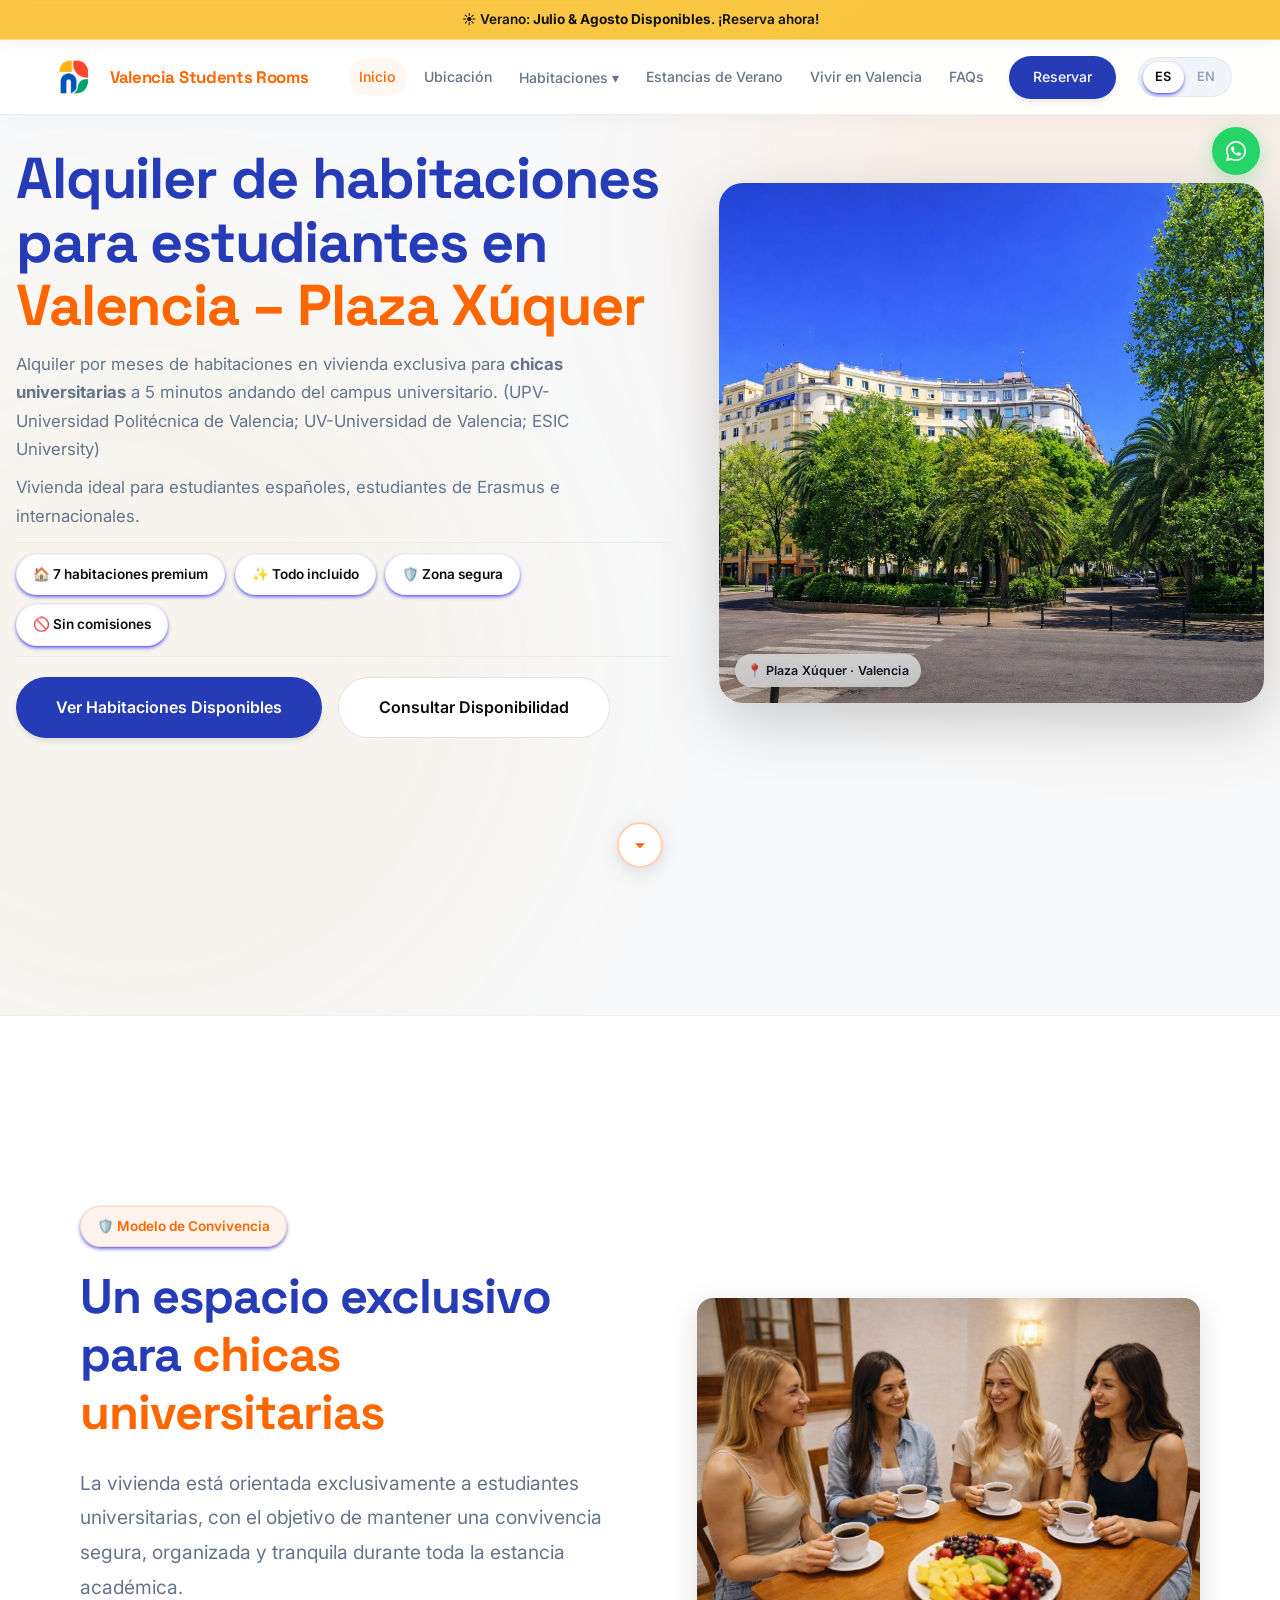
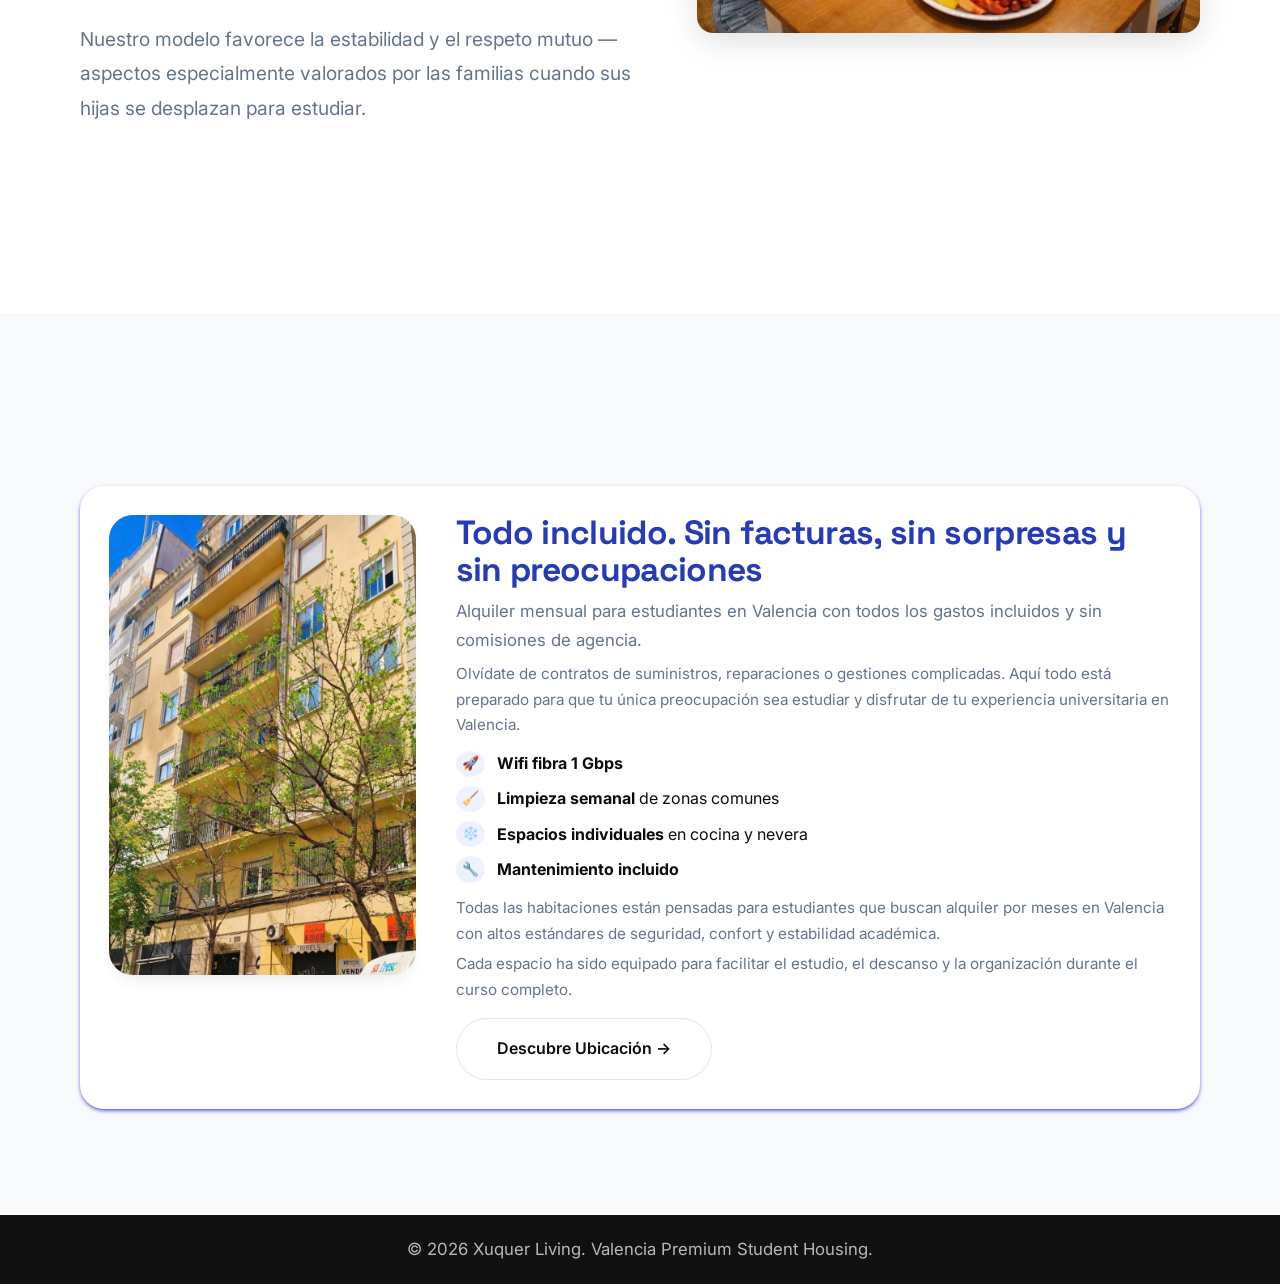
==== commit 8dae5677: "slide 2" ====
--- a/index.html
+++ b/index.html
@@ -250,8 +250,8 @@
         }
 
         .conv-heading {
-            font-size: clamp(1.8rem, 3vw, 2.5rem);
-            margin-bottom: 1.25rem;
+            font-size: clamp(2.2rem, 3.8vw, 3.2rem);
+            margin-bottom: 1.5rem;
             line-height: 1.2;
         }
 
@@ -260,10 +260,10 @@
         }
 
         .conv-desc {
-            font-size: 1.05rem;
-            line-height: 1.7;
+            font-size: 1.2rem;
+            line-height: 1.8;
             color: var(--text-light);
-            margin-bottom: 0.75rem;
+            margin-bottom: 1.1rem;
         }
 
         .conv-features {
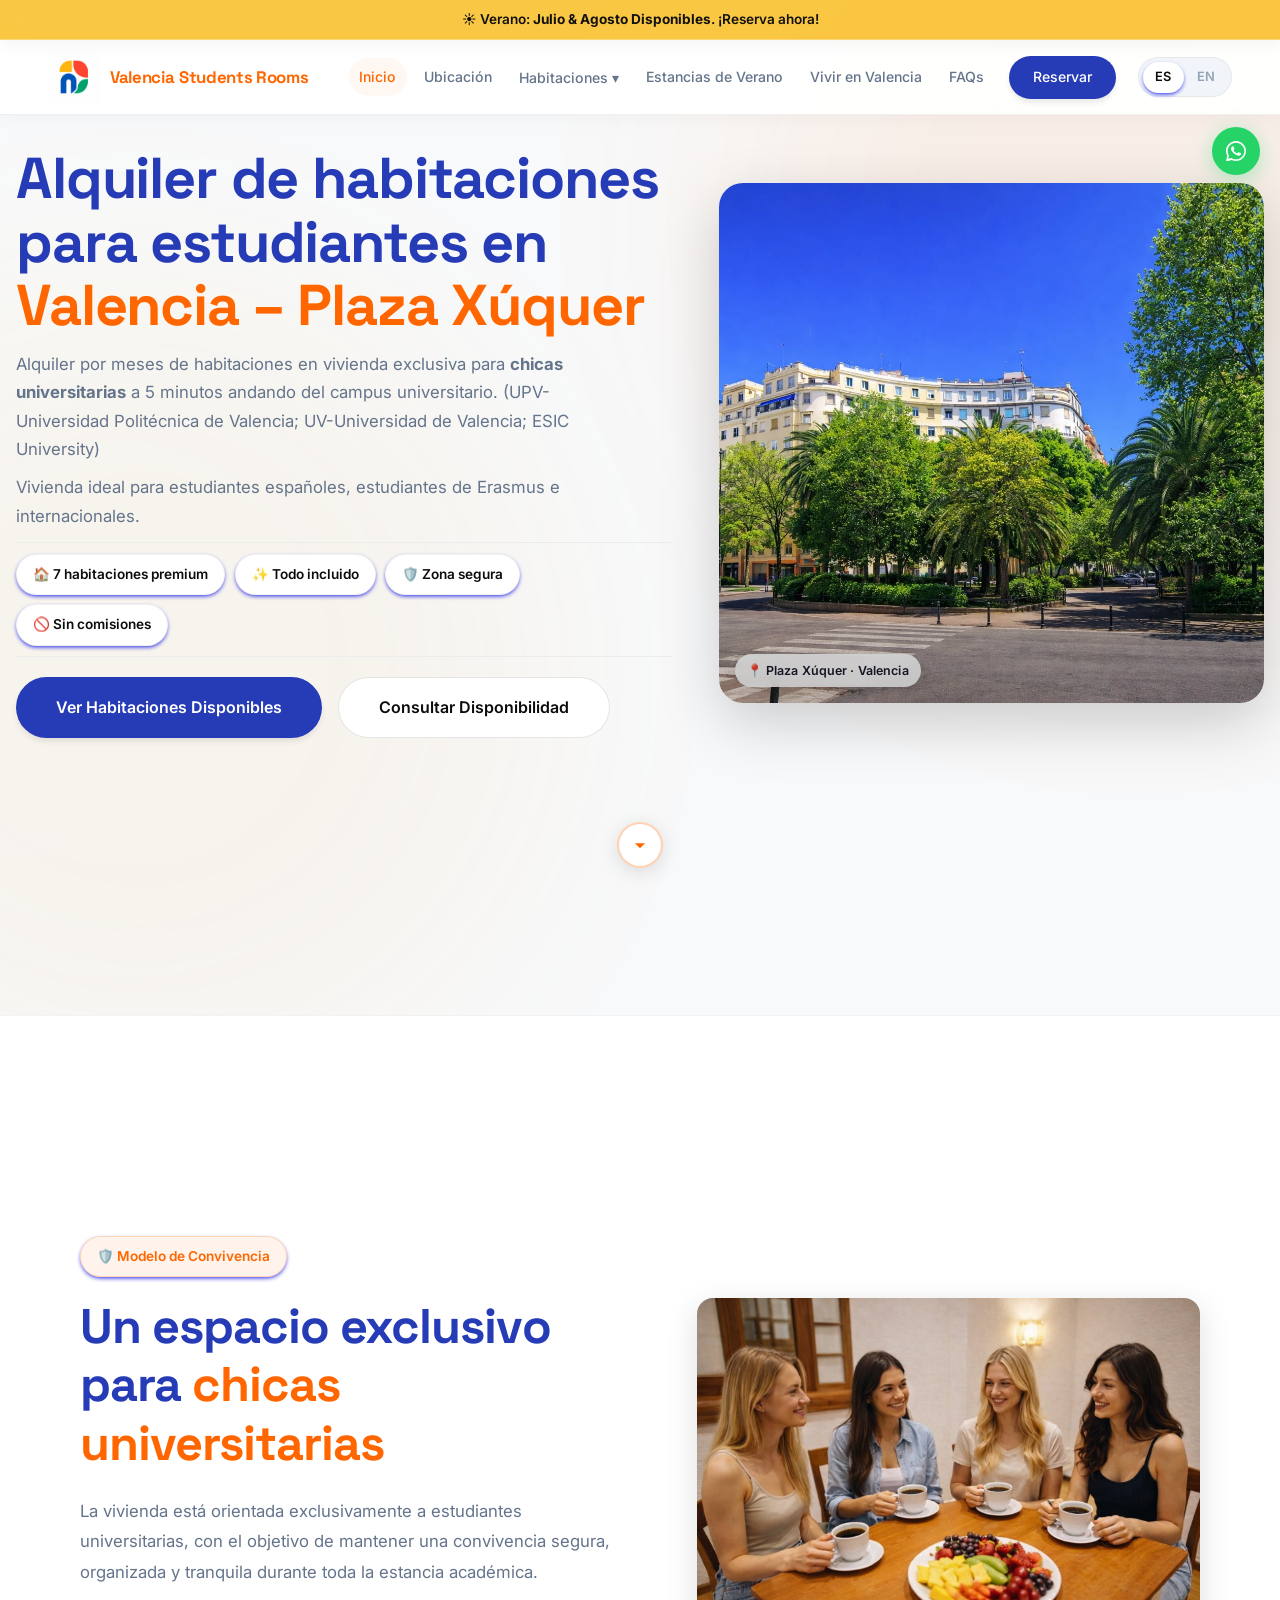
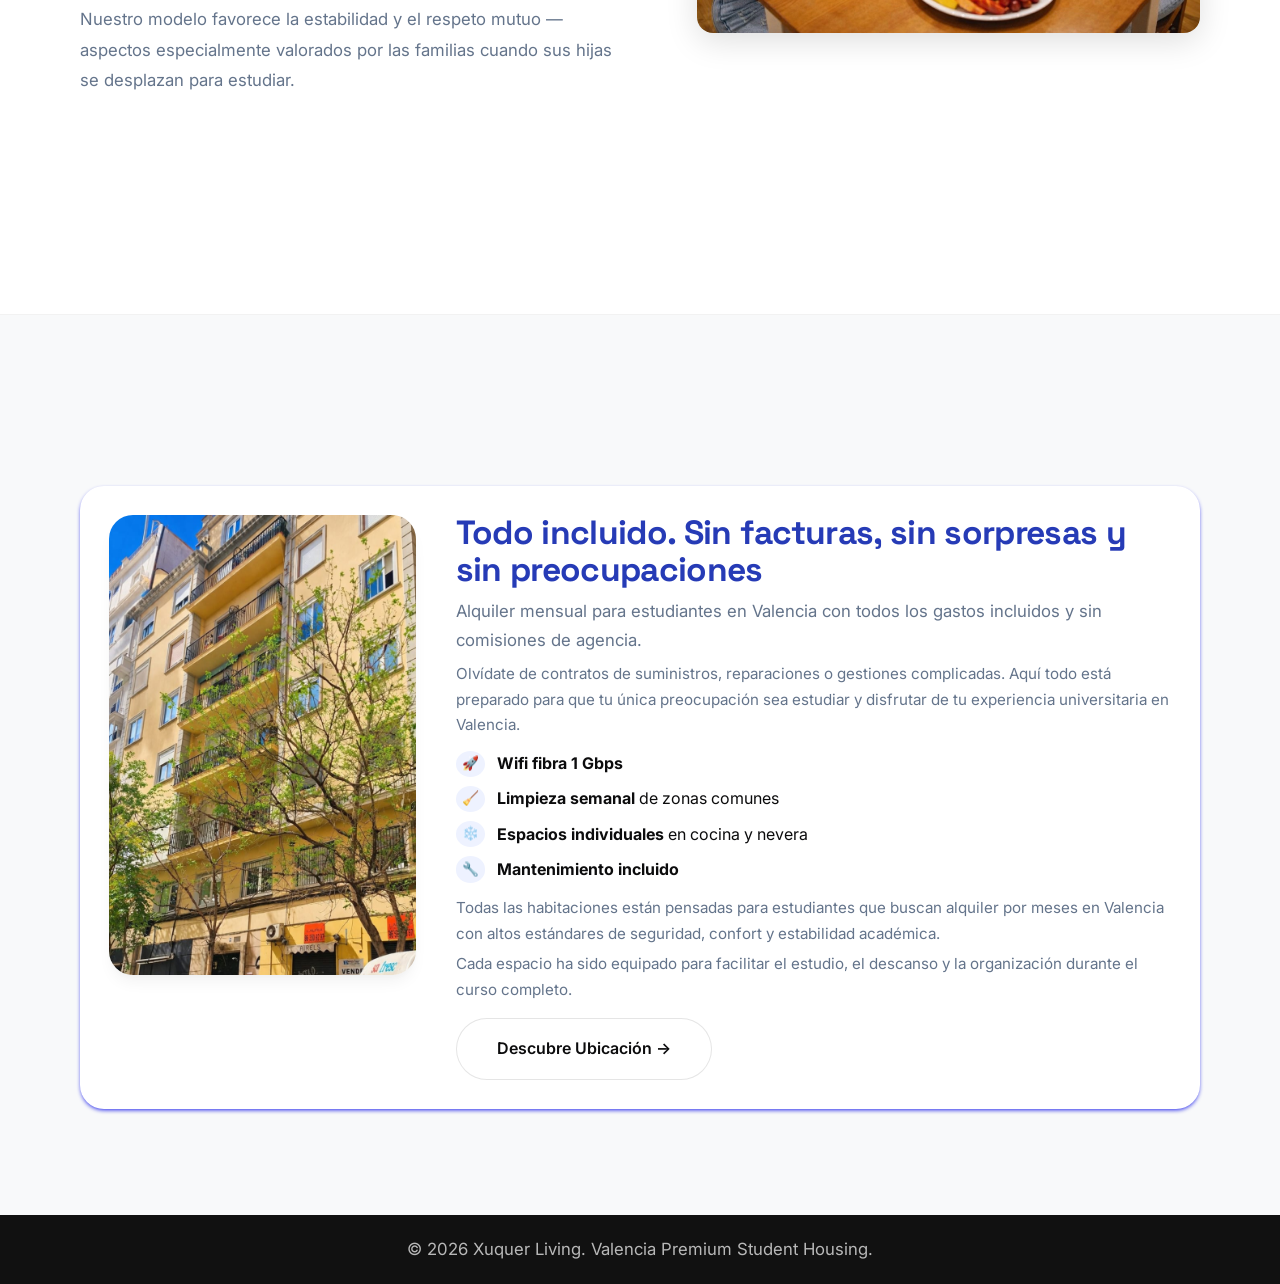
==== commit 04a5ee31: "slide 2/2" ====
--- a/index.html
+++ b/index.html
@@ -260,7 +260,7 @@
         }
 
         .conv-desc {
-            font-size: 1.2rem;
+            font-size: 1.05rem;
             line-height: 1.8;
             color: var(--text-light);
             margin-bottom: 1.1rem;
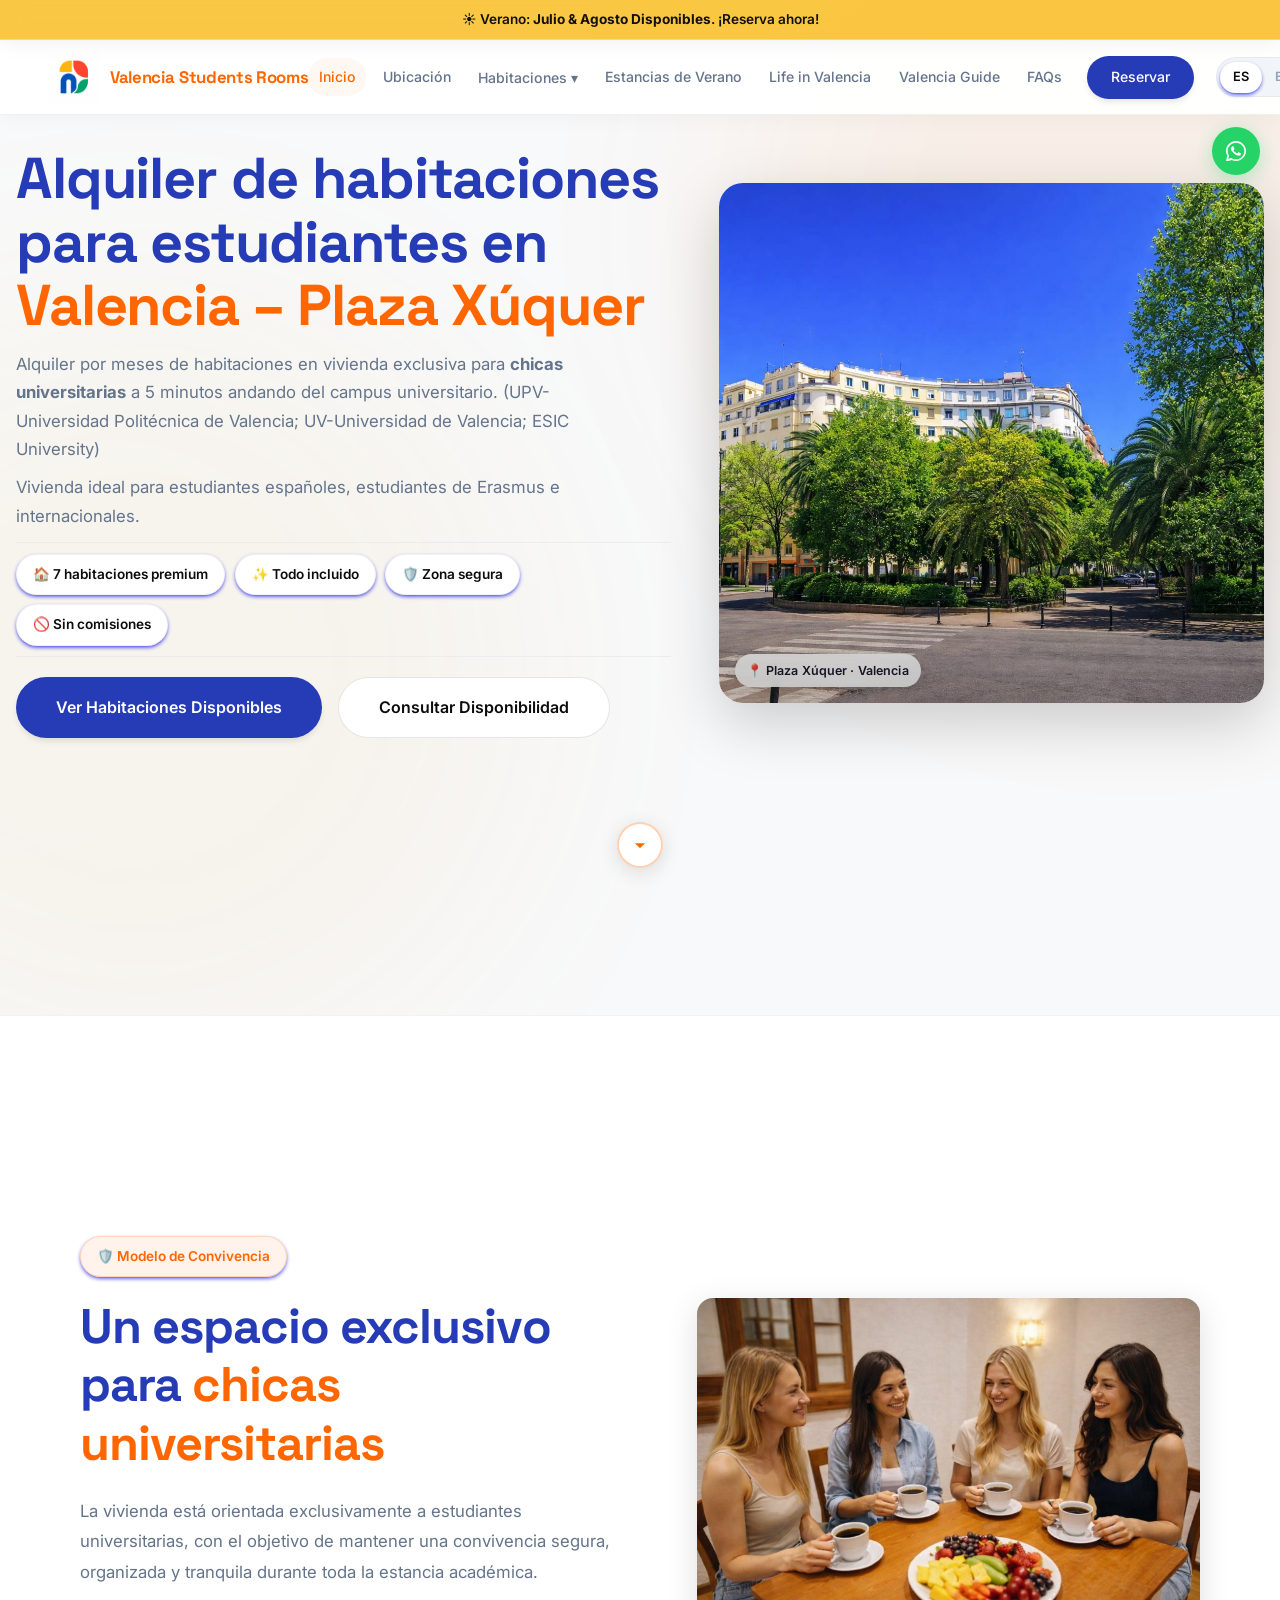
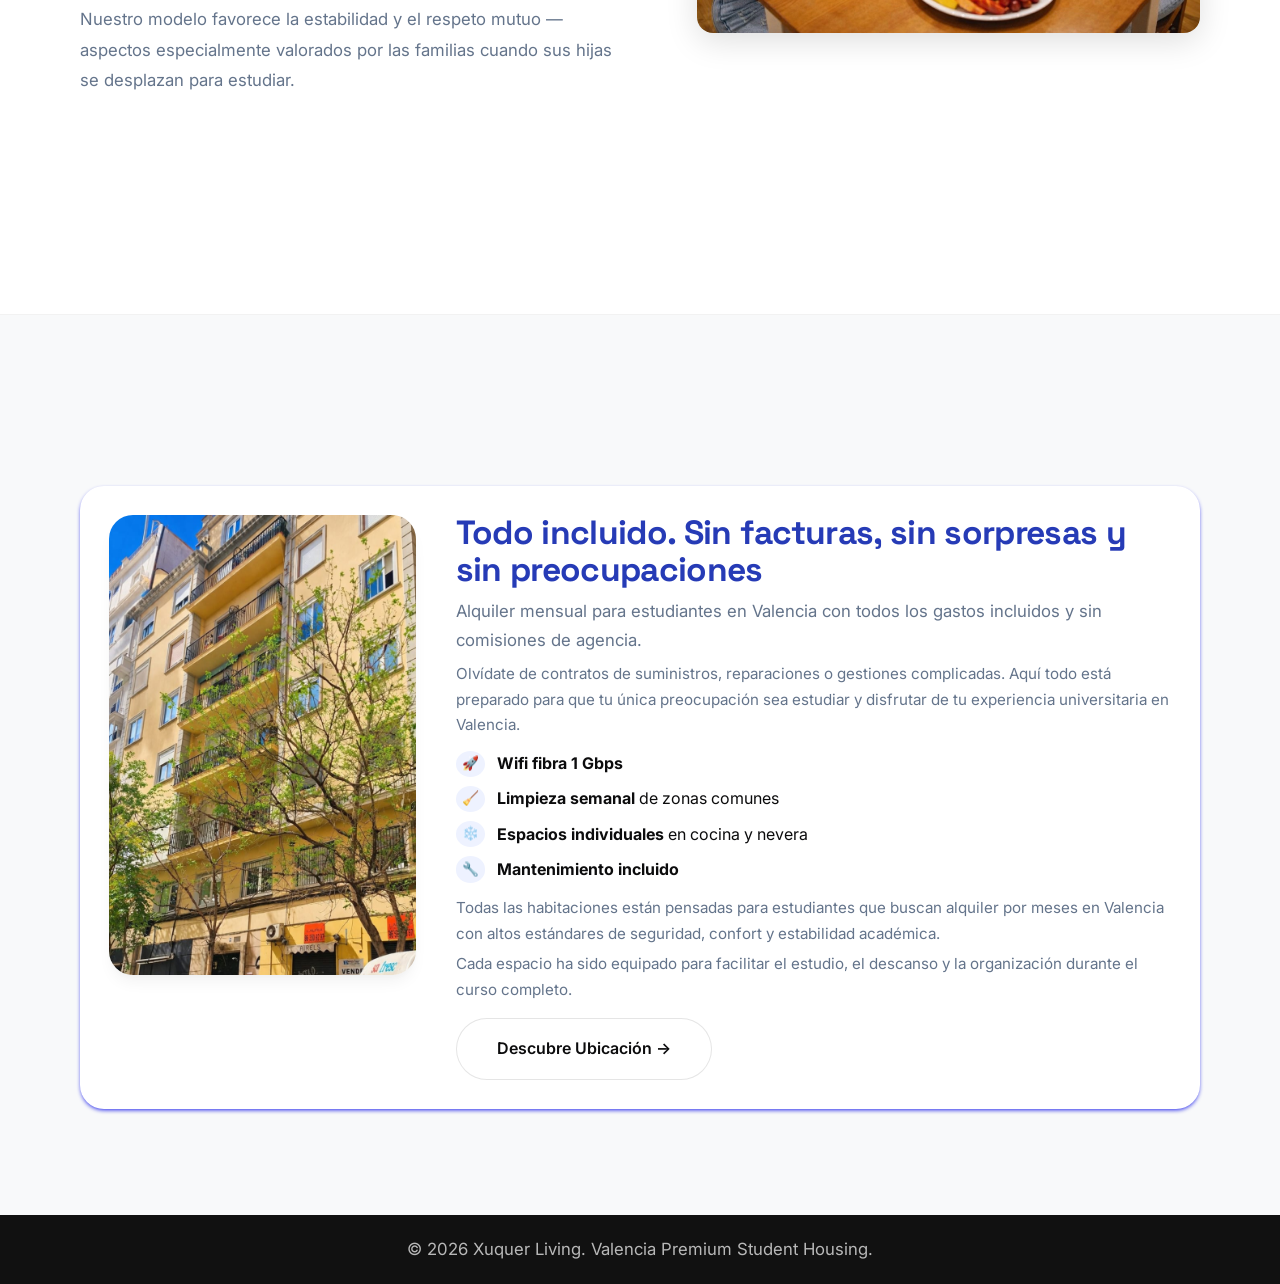
==== commit af52bc15: "cambios y blog" ====
--- a/index.html
+++ b/index.html
@@ -37,12 +37,13 @@
                 <div class="dropdown-container">
                     <a href="habitaciones.html" id="nav-rooms">Habitaciones ▾</a>
                     <div class="dropdown-menu">
-                        <a href="habitaciones.html" class="dropdown-item">🛏️ Habitaciones</a>
-                        <a href="zonas-comunes.html" class="dropdown-item">🛋️ Zonas Comunes</a>
+                        <a href="habitaciones.html" class="dropdown-item" data-tr="dropdownRooms">🛏️ Habitaciones</a>
+                        <a href="zonas-comunes.html" class="dropdown-item" data-tr="dropdownCommon">🛋️ Zonas Comunes</a>
                     </div>
                 </div>
                 <a href="verano.html" id="nav-summer">Estancias de Verano</a>
-                <a href="vivir-valencia.html" id="nav-life">Vivir en Valencia</a>
+                <a href="blog.html" id="nav-blog">Life in Valencia</a>
+                <a href="vivir-valencia.html" id="nav-life">Valencia Guide</a>
                 <a href="faqs.html" id="nav-faqs">FAQs</a>
                 <a href="contacto.html" class="btn btn-primary" id="nav-book">Reservar</a>
 
